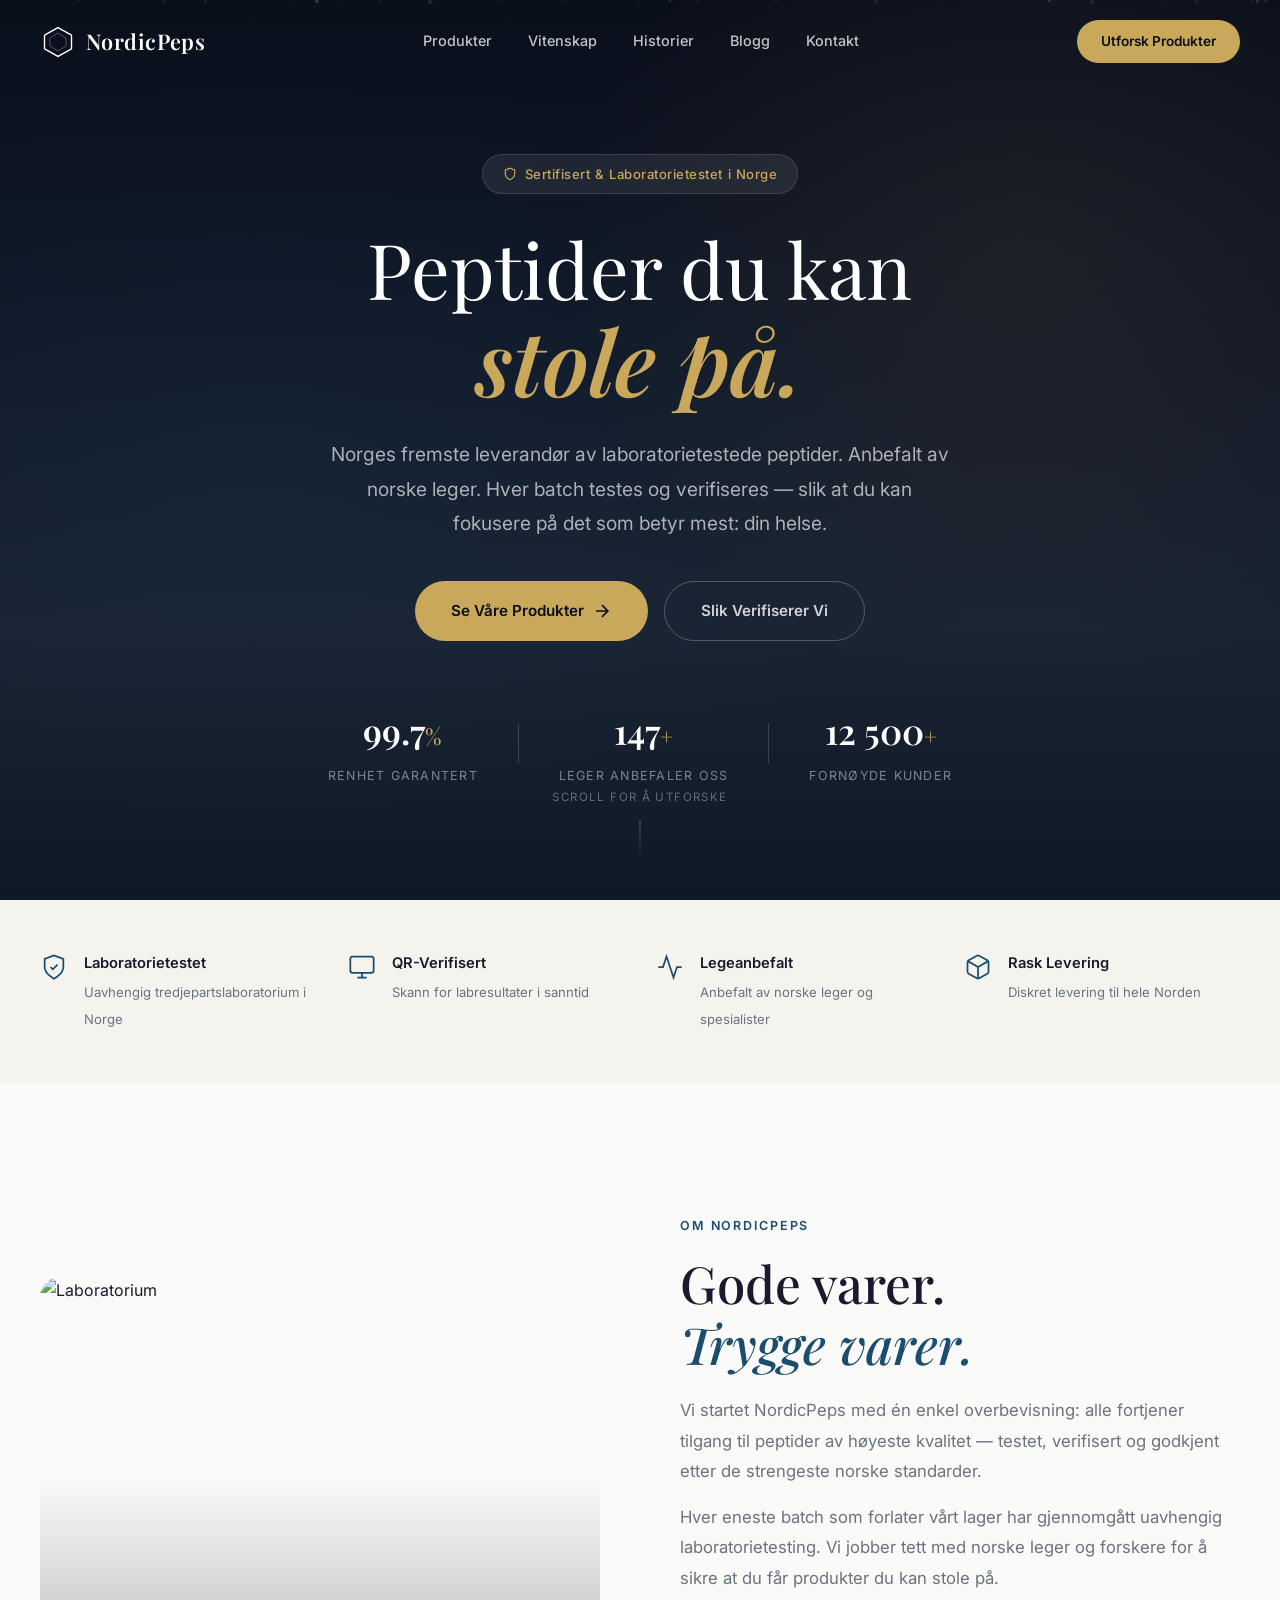
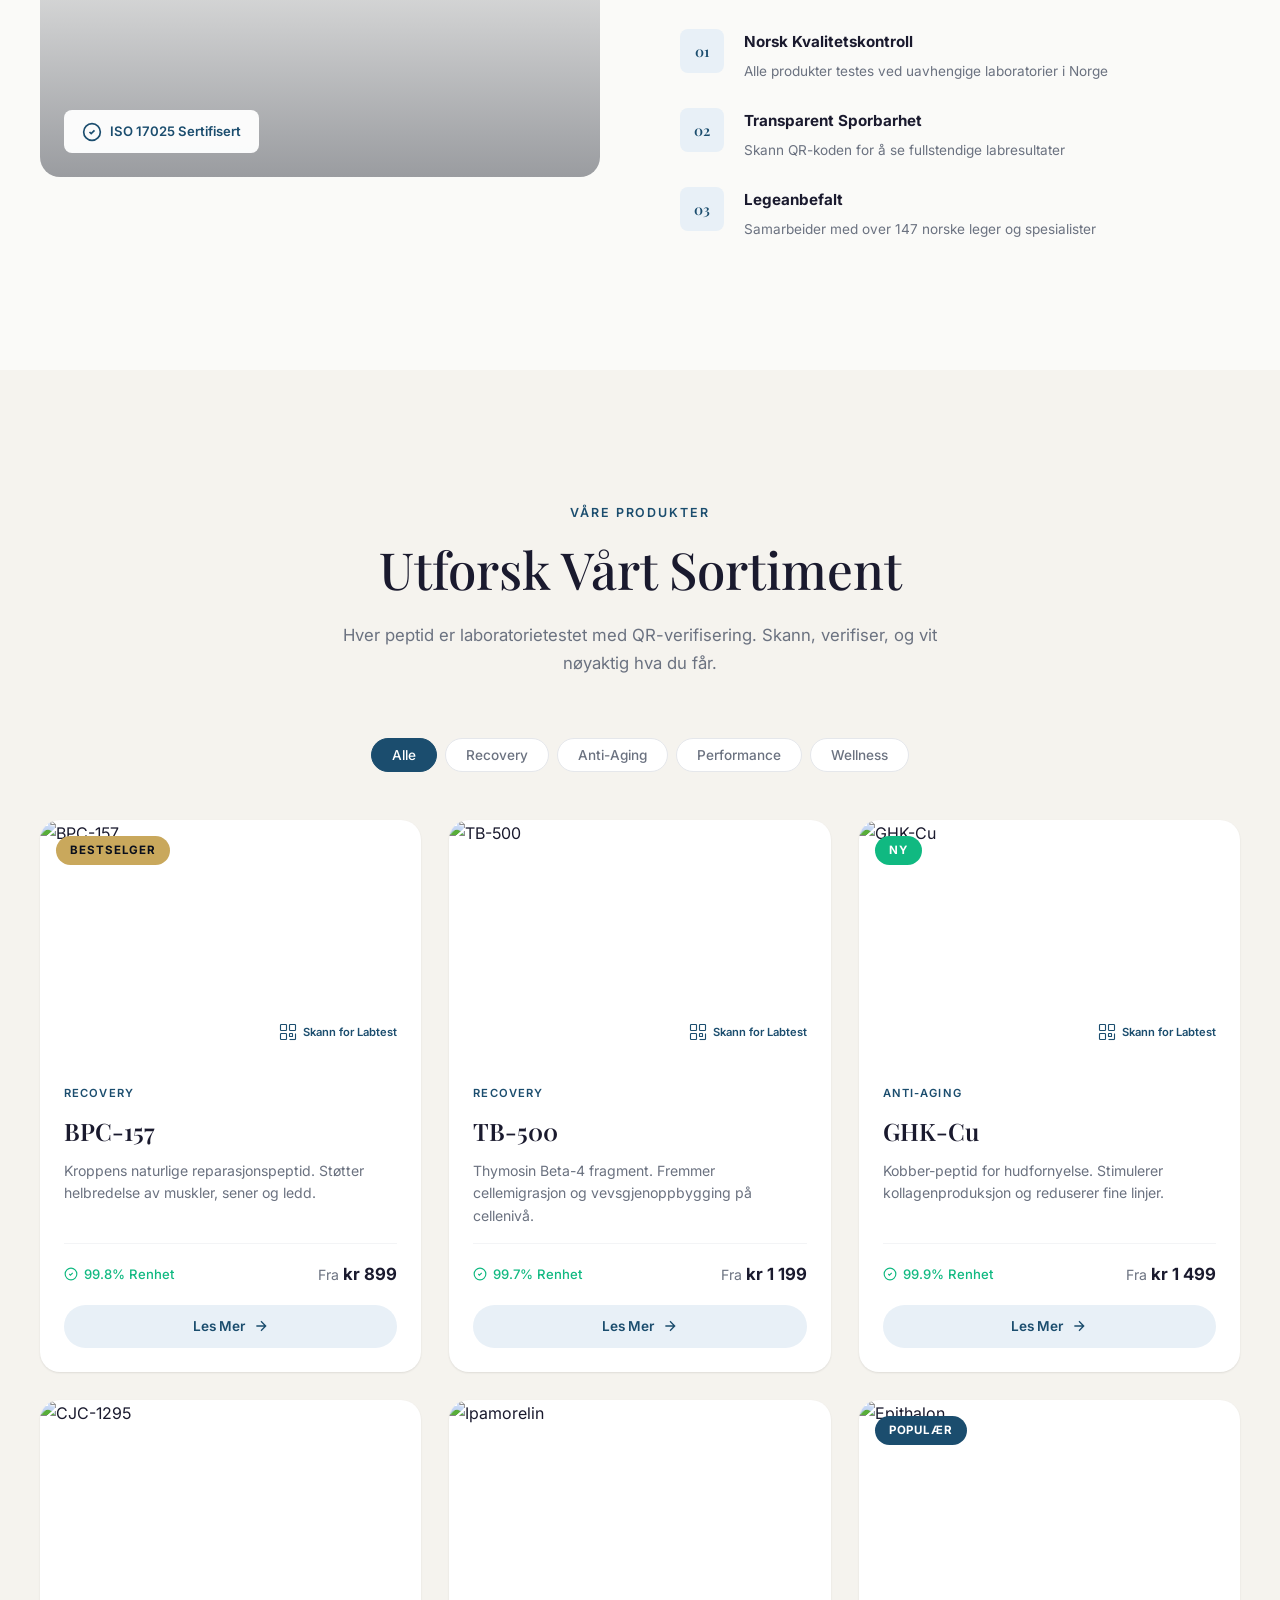
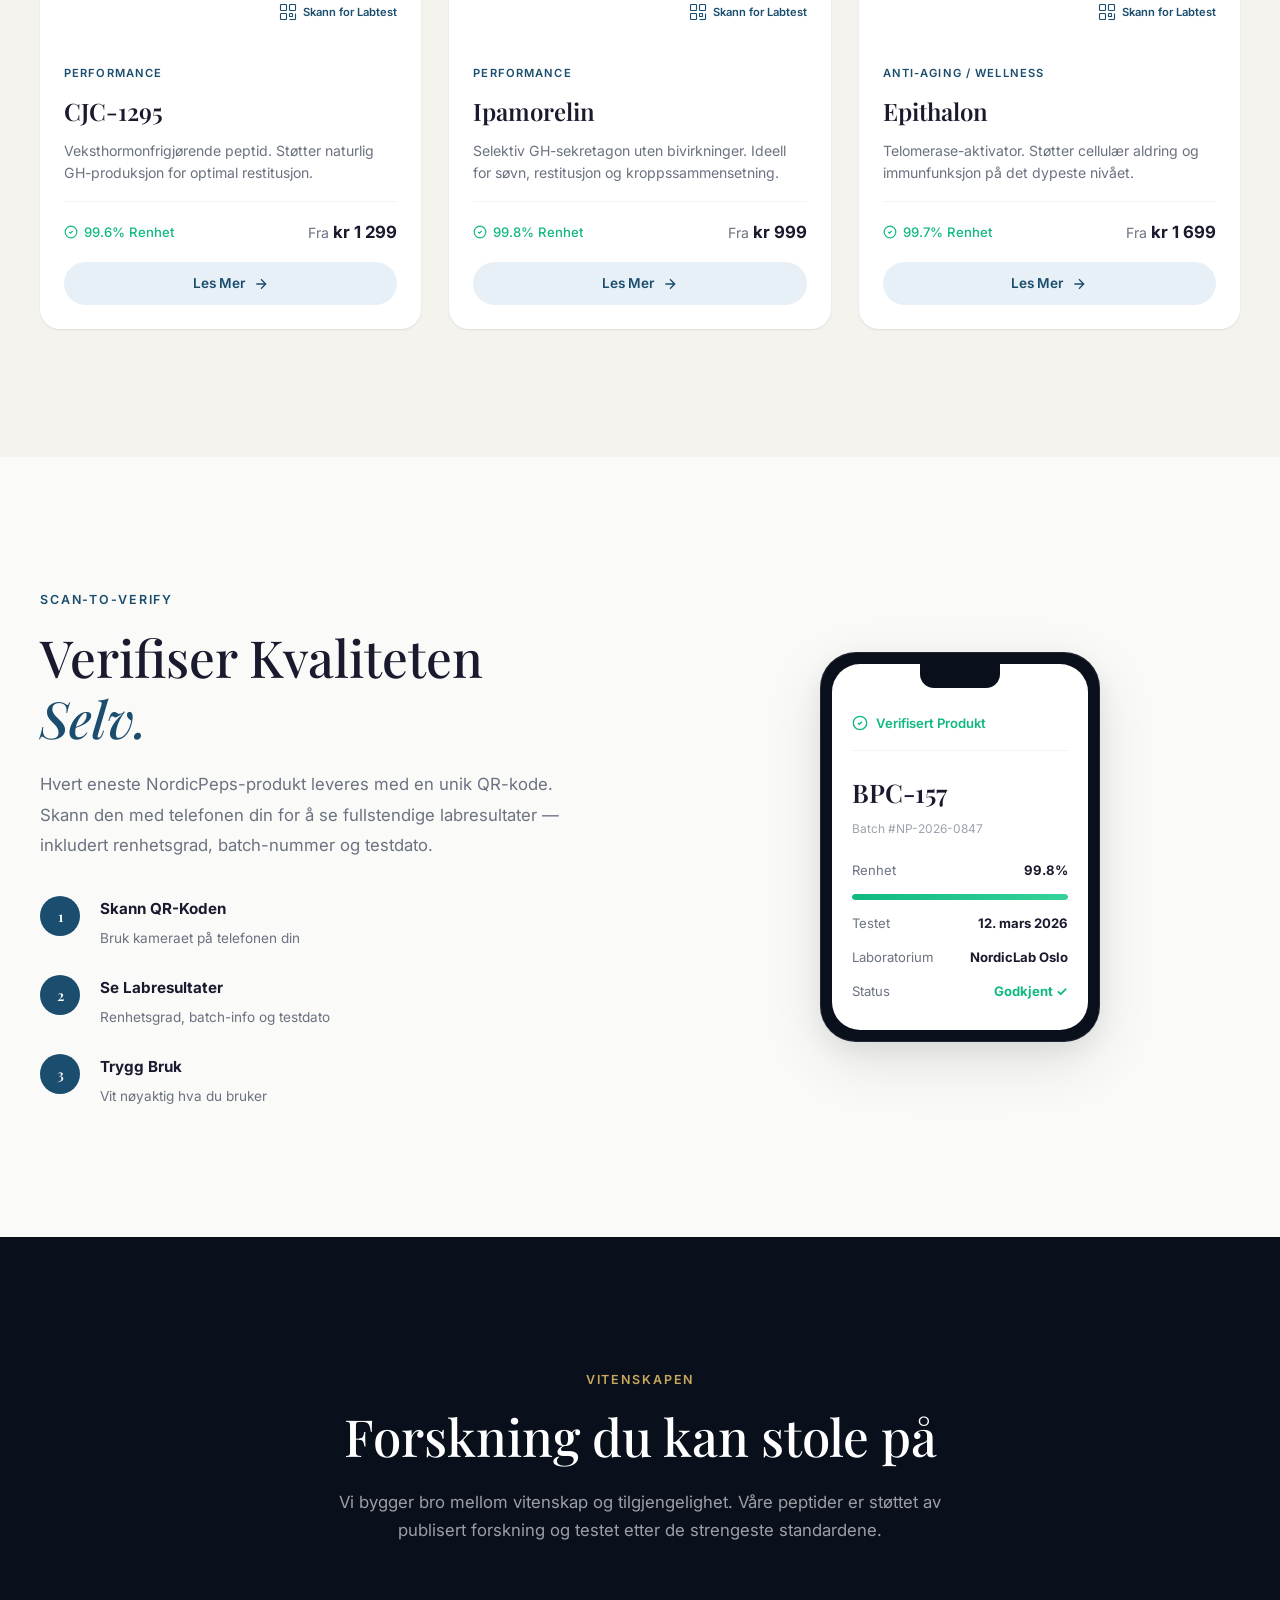
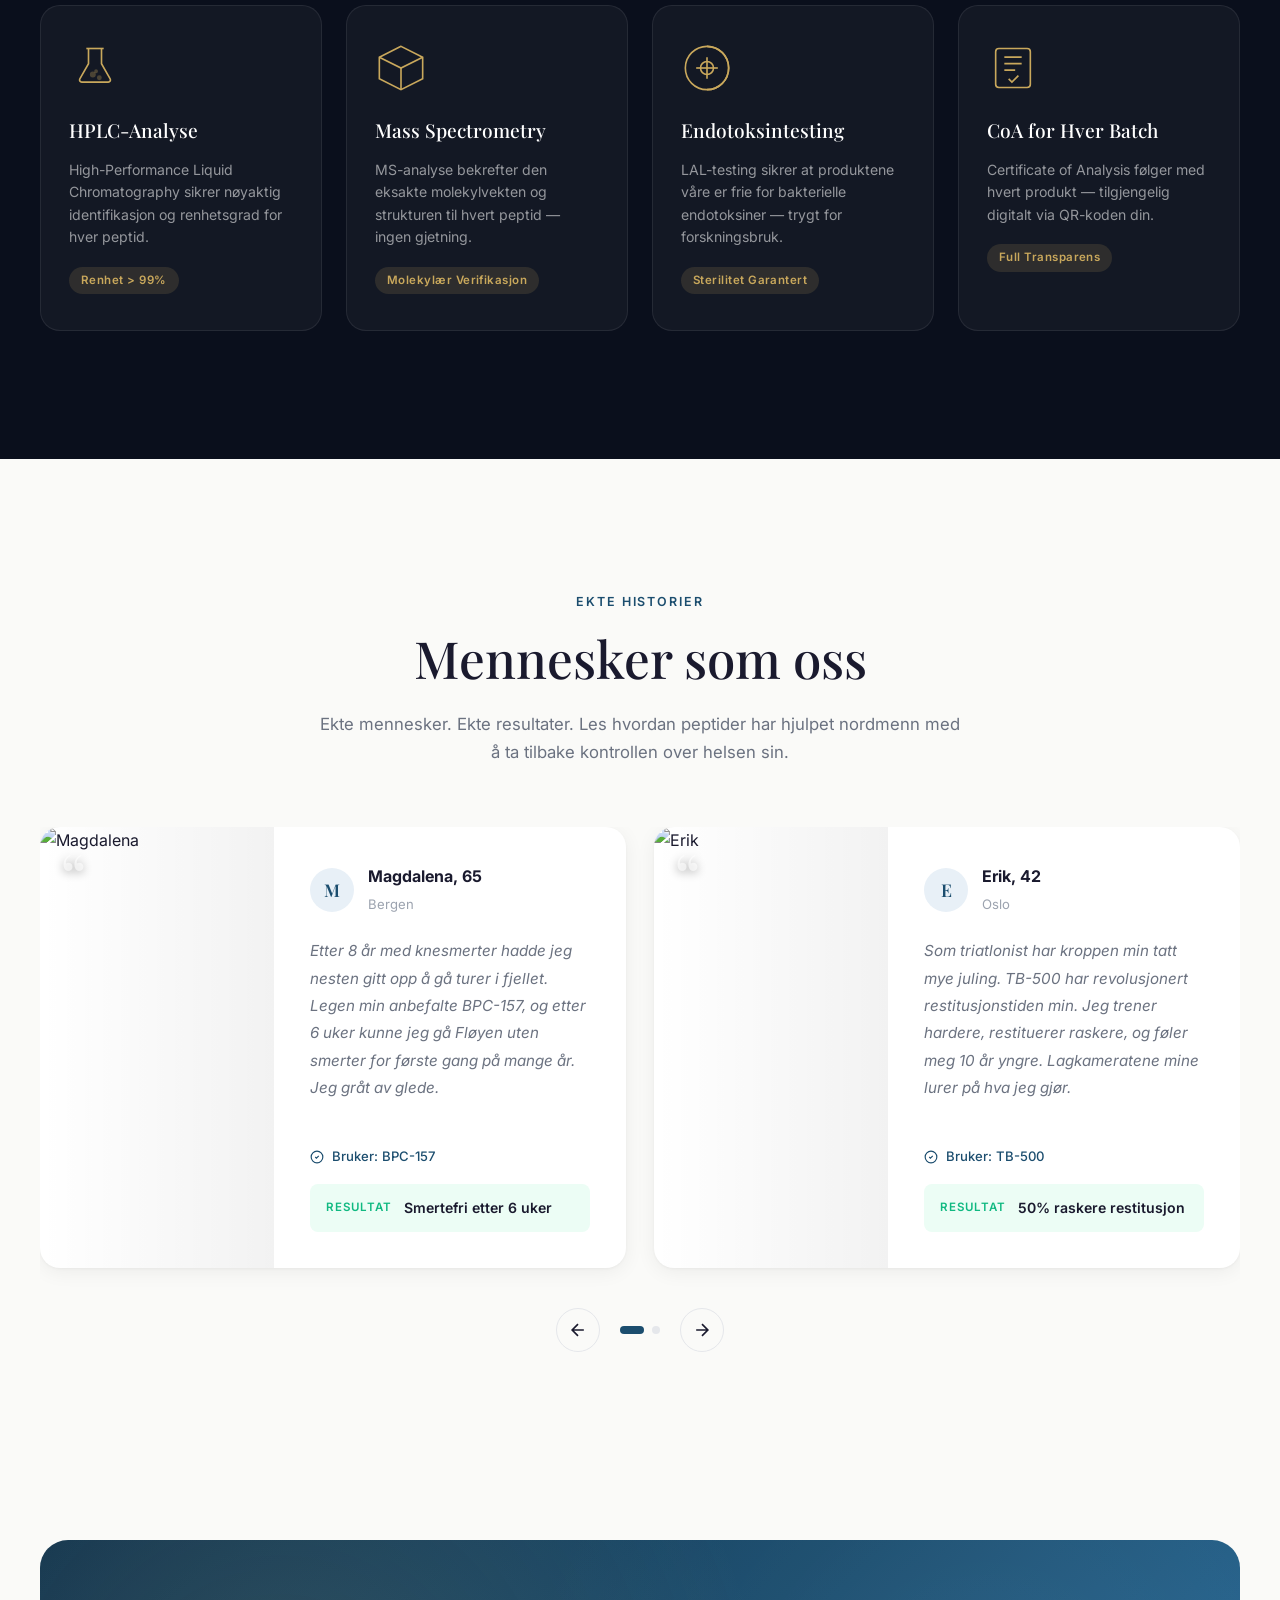
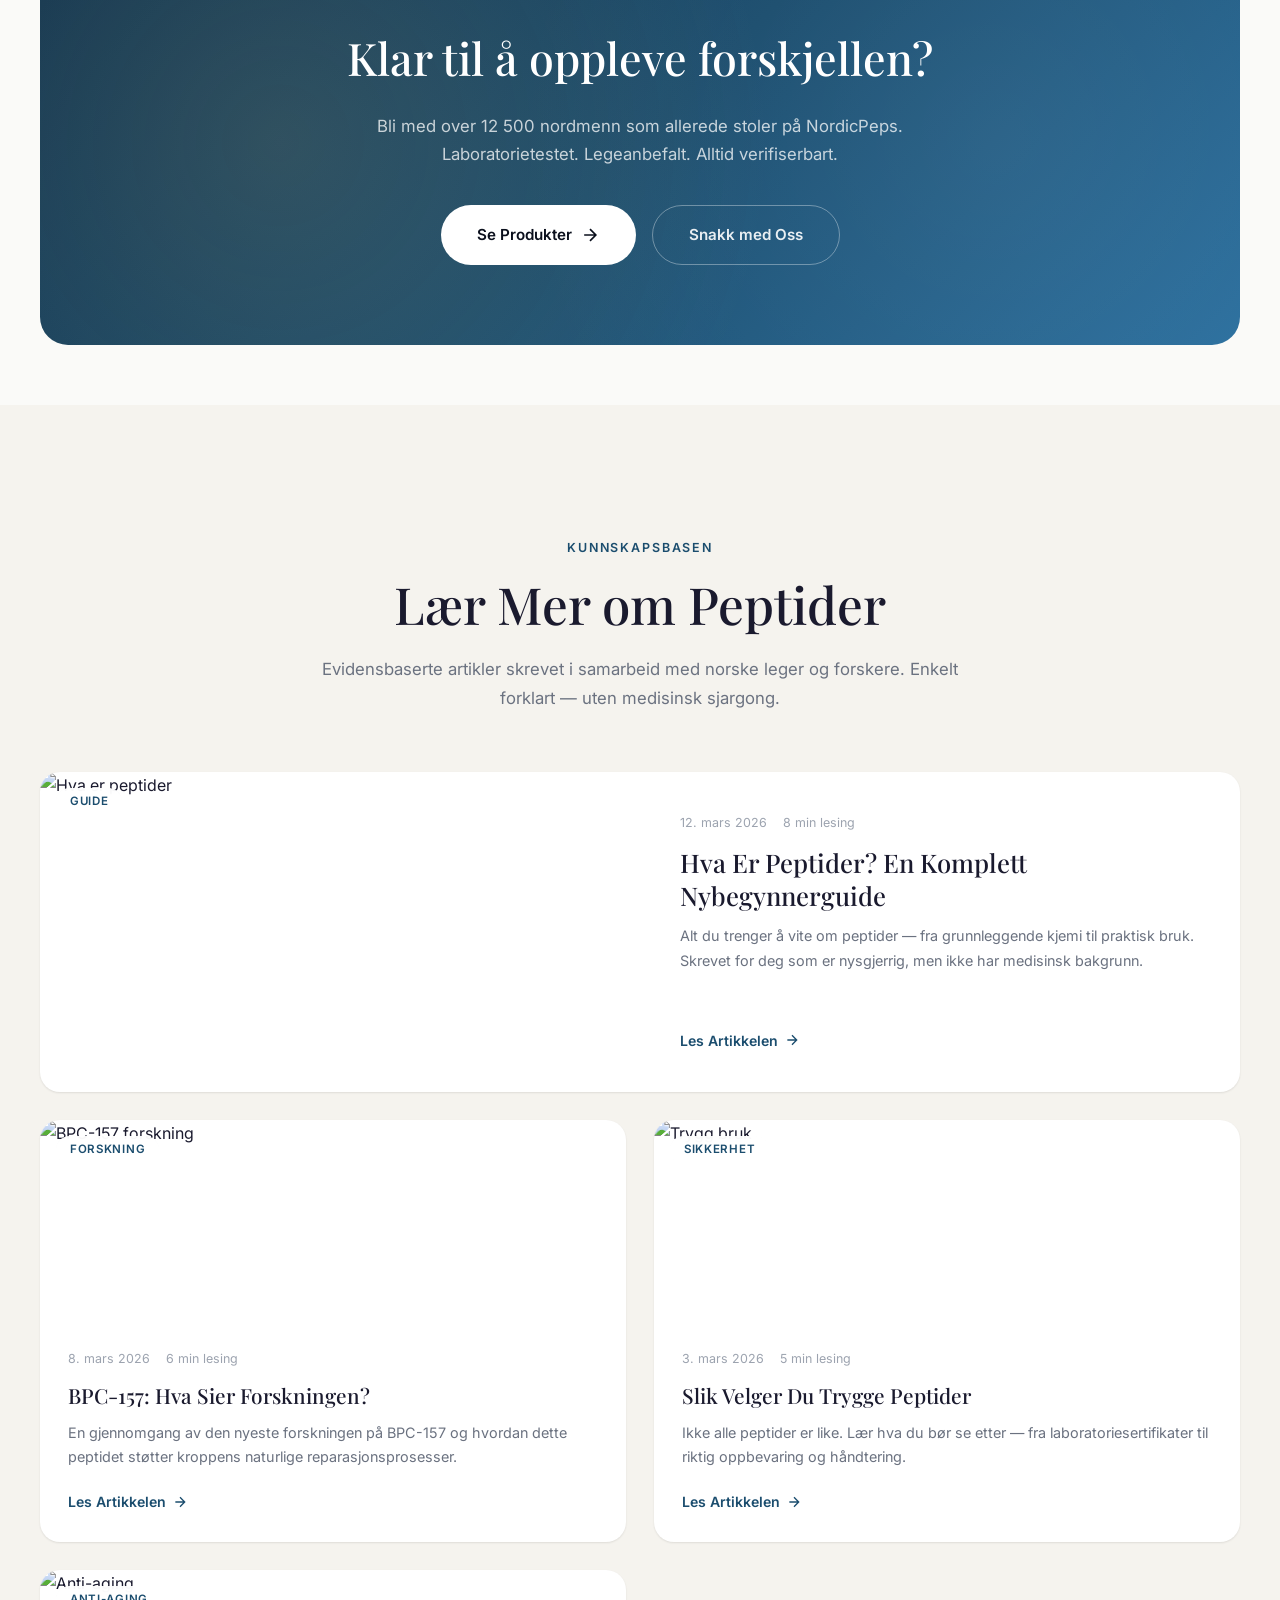
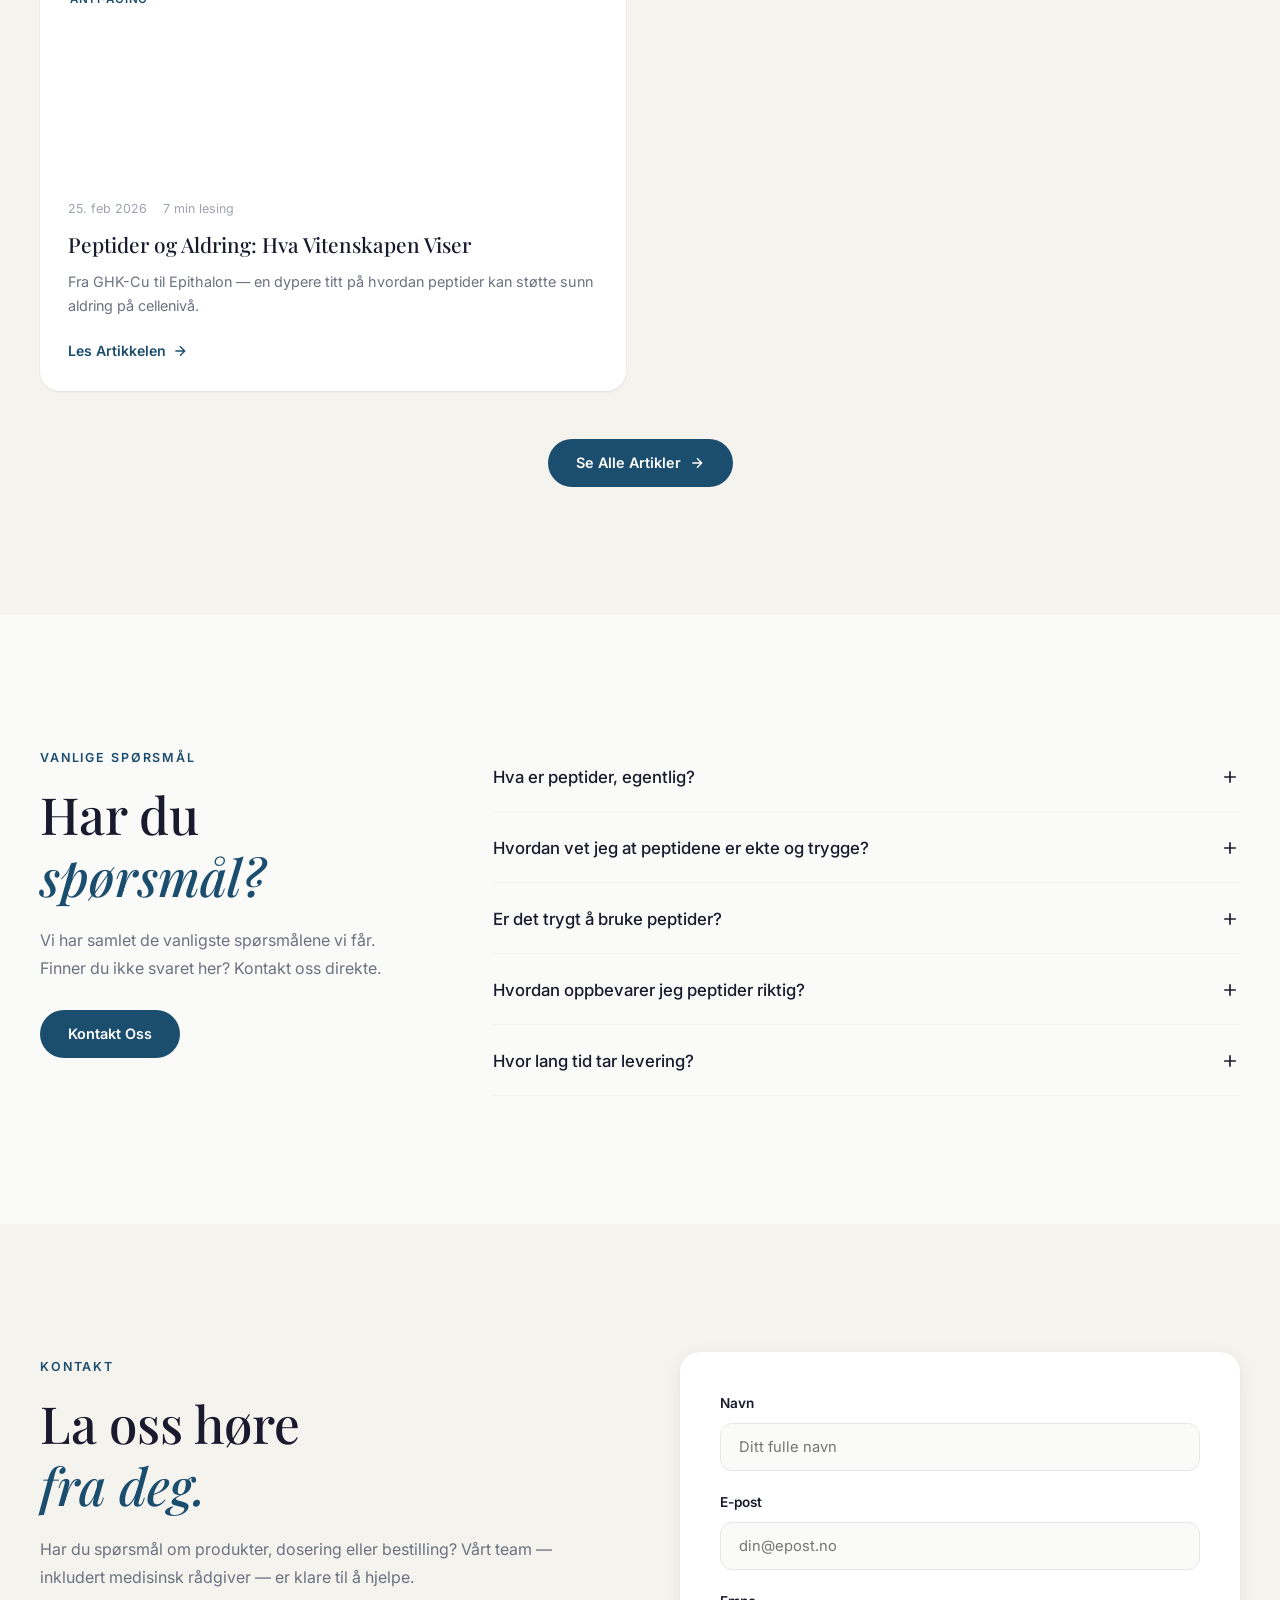
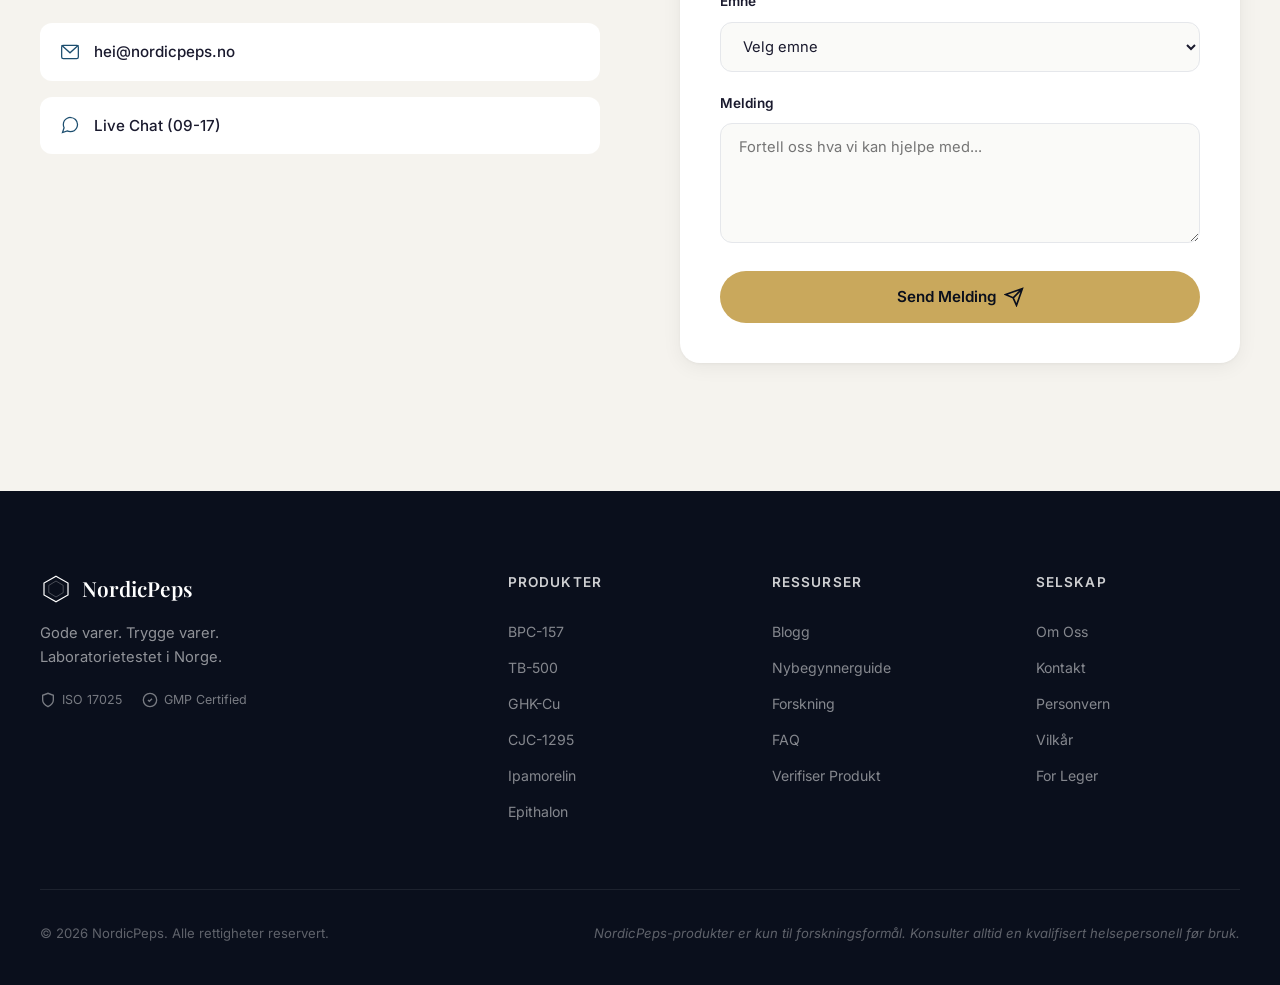
==== index.html @ 0bd8e721 "Initial launch: NordicPeps peptide landing page Premium landing page with Apple meets Mayo Clinic de" ====
<!DOCTYPE html>
<html lang="no">
<head>
    <meta charset="UTF-8">
    <meta name="viewport" content="width=device-width, initial-scale=1.0">
    <title>NordicPeps — Norges Mest Pålitelige Peptider</title>
    <meta name="description" content="Laboratorietestede peptider sertifisert i Norge. Anbefalt av norske leger. Kvalitet du kan stole på.">
    <link rel="preconnect" href="https://fonts.googleapis.com">
    <link rel="preconnect" href="https://fonts.gstatic.com" crossorigin>
    <link href="https://fonts.googleapis.com/css2?family=Inter:wght@300;400;500;600;700&family=Playfair+Display:ital,wght@0,400;0,500;0,600;0,700;1,400;1,500&display=swap" rel="stylesheet">
    <link rel="stylesheet" href="styles.css">
    <link rel="icon" type="image/svg+xml" href="data:image/svg+xml,<svg xmlns='http://www.w3.org/2000/svg' viewBox='0 0 32 32'><text y='28' font-size='28'>⬡</text></svg>">
</head>
<body>

    <!-- Preloader -->
    <div class="preloader" id="preloader">
        <div class="preloader-inner">
            <svg class="preloader-logo" viewBox="0 0 60 60" fill="none">
                <path d="M30 5L52 17.5V42.5L30 55L8 42.5V17.5L30 5Z" stroke="currentColor" stroke-width="1.5" fill="none"/>
                <path d="M30 15L42 22V36L30 43L18 36V22L30 15Z" stroke="currentColor" stroke-width="1" fill="none" opacity="0.5"/>
            </svg>
            <span class="preloader-text">NordicPeps</span>
        </div>
    </div>

    <!-- Navigation -->
    <nav class="nav" id="nav">
        <div class="nav-container">
            <a href="#" class="nav-logo">
                <svg class="nav-logo-icon" viewBox="0 0 40 40" fill="none">
                    <path d="M20 4L35 12.5V27.5L20 36L5 27.5V12.5L20 4Z" stroke="currentColor" stroke-width="1.5"/>
                    <path d="M20 10L29 15.5V24.5L20 30L11 24.5V15.5L20 10Z" stroke="currentColor" stroke-width="0.8" opacity="0.4"/>
                </svg>
                <span>NordicPeps</span>
            </a>
            <div class="nav-links" id="navLinks">
                <a href="#produkter" class="nav-link">Produkter</a>
                <a href="#vitenskap" class="nav-link">Vitenskap</a>
                <a href="#historier" class="nav-link">Historier</a>
                <a href="#blogg" class="nav-link">Blogg</a>
                <a href="#kontakt" class="nav-link">Kontakt</a>
            </div>
            <div class="nav-actions">
                <a href="#produkter" class="nav-cta">Utforsk Produkter</a>
                <button class="nav-menu-btn" id="navMenuBtn" aria-label="Meny">
                    <span></span><span></span><span></span>
                </button>
            </div>
        </div>
    </nav>

    <!-- Mobile menu -->
    <div class="mobile-menu" id="mobileMenu">
        <div class="mobile-menu-inner">
            <a href="#produkter" class="mobile-menu-link">Produkter</a>
            <a href="#vitenskap" class="mobile-menu-link">Vitenskap</a>
            <a href="#historier" class="mobile-menu-link">Historier</a>
            <a href="#blogg" class="mobile-menu-link">Blogg</a>
            <a href="#kontakt" class="mobile-menu-link">Kontakt</a>
            <a href="#produkter" class="mobile-menu-cta">Utforsk Produkter</a>
        </div>
    </div>

    <!-- Hero Section -->
    <section class="hero" id="hero">
        <div class="hero-bg">
            <div class="hero-gradient"></div>
            <div class="hero-particles" id="heroParticles"></div>
        </div>
        <div class="hero-content">
            <div class="hero-badge animate-in">
                <svg width="14" height="14" viewBox="0 0 24 24" fill="none" stroke="currentColor" stroke-width="2">
                    <path d="M12 22s8-4 8-10V5l-8-3-8 3v7c0 6 8 10 8 10z"/>
                </svg>
                <span>Sertifisert &amp; Laboratorietestet i Norge</span>
            </div>
            <h1 class="hero-title animate-in">
                <span class="hero-title-line">Peptider du kan</span>
                <span class="hero-title-line hero-title-accent">stole på.</span>
            </h1>
            <p class="hero-subtitle animate-in">
                Norges fremste leverandør av laboratorietestede peptider. Anbefalt av norske leger. 
                Hver batch testes og verifiseres — slik at du kan fokusere på det som betyr mest: din helse.
            </p>
            <div class="hero-actions animate-in">
                <a href="#produkter" class="btn btn-primary btn-lg">
                    <span>Se Våre Produkter</span>
                    <svg width="20" height="20" viewBox="0 0 24 24" fill="none" stroke="currentColor" stroke-width="2"><path d="M5 12h14M12 5l7 7-7 7"/></svg>
                </a>
                <a href="#vitenskap" class="btn btn-ghost btn-lg">
                    <span>Slik Verifiserer Vi</span>
                </a>
            </div>
            <div class="hero-trust animate-in">
                <div class="hero-trust-item">
                    <span class="hero-trust-number" data-count="99.7">0</span><span class="hero-trust-unit">%</span>
                    <span class="hero-trust-label">Renhet Garantert</span>
                </div>
                <div class="hero-trust-divider"></div>
                <div class="hero-trust-item">
                    <span class="hero-trust-number" data-count="147">0</span><span class="hero-trust-unit">+</span>
                    <span class="hero-trust-label">Leger Anbefaler Oss</span>
                </div>
                <div class="hero-trust-divider"></div>
                <div class="hero-trust-item">
                    <span class="hero-trust-number" data-count="12500">0</span><span class="hero-trust-unit">+</span>
                    <span class="hero-trust-label">Fornøyde Kunder</span>
                </div>
            </div>
        </div>
        <div class="hero-scroll-indicator">
            <span>Scroll for å utforske</span>
            <div class="hero-scroll-line"></div>
        </div>
    </section>

    <!-- Trust Bar -->
    <section class="trust-bar">
        <div class="container">
            <div class="trust-bar-inner">
                <div class="trust-bar-item animate-on-scroll">
                    <svg width="28" height="28" viewBox="0 0 24 24" fill="none" stroke="currentColor" stroke-width="1.5">
                        <path d="M12 22s8-4 8-10V5l-8-3-8 3v7c0 6 8 10 8 10z"/>
                        <path d="M9 12l2 2 4-4"/>
                    </svg>
                    <div>
                        <strong>Laboratorietestet</strong>
                        <span>Uavhengig tredjepartslaboratorium i Norge</span>
                    </div>
                </div>
                <div class="trust-bar-item animate-on-scroll">
                    <svg width="28" height="28" viewBox="0 0 24 24" fill="none" stroke="currentColor" stroke-width="1.5">
                        <rect x="2" y="3" width="20" height="14" rx="2"/>
                        <path d="M8 21h8M12 17v4"/>
                    </svg>
                    <div>
                        <strong>QR-Verifisert</strong>
                        <span>Skann for labresultater i sanntid</span>
                    </div>
                </div>
                <div class="trust-bar-item animate-on-scroll">
                    <svg width="28" height="28" viewBox="0 0 24 24" fill="none" stroke="currentColor" stroke-width="1.5">
                        <path d="M22 12h-4l-3 9L9 3l-3 9H2"/>
                    </svg>
                    <div>
                        <strong>Legeanbefalt</strong>
                        <span>Anbefalt av norske leger og spesialister</span>
                    </div>
                </div>
                <div class="trust-bar-item animate-on-scroll">
                    <svg width="28" height="28" viewBox="0 0 24 24" fill="none" stroke="currentColor" stroke-width="1.5">
                        <path d="M21 16V8a2 2 0 00-1-1.73l-7-4a2 2 0 00-2 0l-7 4A2 2 0 003 8v8a2 2 0 001 1.73l7 4a2 2 0 002 0l7-4A2 2 0 0021 16z"/>
                        <polyline points="3.27 6.96 12 12.01 20.73 6.96"/>
                        <line x1="12" y1="22.08" x2="12" y2="12"/>
                    </svg>
                    <div>
                        <strong>Rask Levering</strong>
                        <span>Diskret levering til hele Norden</span>
                    </div>
                </div>
            </div>
        </div>
    </section>

    <!-- About / Intro Section -->
    <section class="about-section" id="om">
        <div class="container">
            <div class="about-grid">
                <div class="about-visual animate-on-scroll">
                    <div class="about-image-wrapper">
                        <img src="https://images.unsplash.com/photo-1579154204601-01588f351e67?w=800&q=80" alt="Laboratorium" class="about-image" loading="lazy">
                        <div class="about-image-overlay"></div>
                        <div class="about-image-badge">
                            <svg width="20" height="20" viewBox="0 0 24 24" fill="none" stroke="currentColor" stroke-width="2">
                                <path d="M9 12l2 2 4-4"/>
                                <circle cx="12" cy="12" r="10"/>
                            </svg>
                            <span>ISO 17025 Sertifisert</span>
                        </div>
                    </div>
                </div>
                <div class="about-content animate-on-scroll">
                    <span class="section-label">Om NordicPeps</span>
                    <h2 class="section-title">Gode varer.<br><em>Trygge varer.</em></h2>
                    <p class="about-text">
                        Vi startet NordicPeps med én enkel overbevisning: alle fortjener tilgang til peptider 
                        av høyeste kvalitet — testet, verifisert og godkjent etter de strengeste norske standarder.
                    </p>
                    <p class="about-text">
                        Hver eneste batch som forlater vårt lager har gjennomgått uavhengig laboratorietesting. 
                        Vi jobber tett med norske leger og forskere for å sikre at du får produkter du kan stole på.
                    </p>
                    <div class="about-features">
                        <div class="about-feature">
                            <div class="about-feature-icon">01</div>
                            <div>
                                <strong>Norsk Kvalitetskontroll</strong>
                                <span>Alle produkter testes ved uavhengige laboratorier i Norge</span>
                            </div>
                        </div>
                        <div class="about-feature">
                            <div class="about-feature-icon">02</div>
                            <div>
                                <strong>Transparent Sporbarhet</strong>
                                <span>Skann QR-koden for å se fullstendige labresultater</span>
                            </div>
                        </div>
                        <div class="about-feature">
                            <div class="about-feature-icon">03</div>
                            <div>
                                <strong>Legeanbefalt</strong>
                                <span>Samarbeider med over 147 norske leger og spesialister</span>
                            </div>
                        </div>
                    </div>
                </div>
            </div>
        </div>
    </section>

    <!-- Products Section -->
    <section class="products-section" id="produkter">
        <div class="container">
            <div class="section-header animate-on-scroll">
                <span class="section-label">Våre Produkter</span>
                <h2 class="section-title">Utforsk Vårt Sortiment</h2>
                <p class="section-desc">Hver peptid er laboratorietestet med QR-verifisering. Skann, verifiser, og vit nøyaktig hva du får.</p>
            </div>

            <div class="product-filters animate-on-scroll">
                <button class="filter-btn active" data-filter="all">Alle</button>
                <button class="filter-btn" data-filter="recovery">Recovery</button>
                <button class="filter-btn" data-filter="antiaging">Anti-Aging</button>
                <button class="filter-btn" data-filter="performance">Performance</button>
                <button class="filter-btn" data-filter="wellness">Wellness</button>
            </div>

            <div class="products-grid">
                <!-- Product 1: BPC-157 -->
                <div class="product-card animate-on-scroll" data-category="recovery">
                    <div class="product-card-inner">
                        <div class="product-image-wrap">
                            <img src="https://images.unsplash.com/photo-1587854692152-cbe660dbde88?w=600&q=80" alt="BPC-157" class="product-image" loading="lazy">
                            <div class="product-badge">Bestselger</div>
                            <div class="product-qr">
                                <svg class="qr-icon" viewBox="0 0 24 24" fill="none" stroke="currentColor" stroke-width="1.5">
                                    <rect x="2" y="2" width="8" height="8" rx="1"/>
                                    <rect x="14" y="2" width="8" height="8" rx="1"/>
                                    <rect x="2" y="14" width="8" height="8" rx="1"/>
                                    <rect x="14" y="14" width="4" height="4" rx="0.5"/>
                                    <line x1="22" y1="14" x2="22" y2="22"/>
                                    <line x1="14" y1="22" x2="22" y2="22"/>
                                </svg>
                                <span>Skann for Labtest</span>
                            </div>
                        </div>
                        <div class="product-info">
                            <div class="product-category-tag">Recovery</div>
                            <h3 class="product-name">BPC-157</h3>
                            <p class="product-desc">Kroppens naturlige reparasjonspeptid. Støtter helbredelse av muskler, sener og ledd.</p>
                            <div class="product-meta">
                                <div class="product-purity">
                                    <svg width="14" height="14" viewBox="0 0 24 24" fill="none" stroke="currentColor" stroke-width="2"><path d="M9 12l2 2 4-4"/><circle cx="12" cy="12" r="10"/></svg>
                                    <span>99.8% Renhet</span>
                                </div>
                                <div class="product-price">Fra <strong>kr 899</strong></div>
                            </div>
                            <a href="#" class="btn btn-product">
                                <span>Les Mer</span>
                                <svg width="16" height="16" viewBox="0 0 24 24" fill="none" stroke="currentColor" stroke-width="2"><path d="M5 12h14M12 5l7 7-7 7"/></svg>
                            </a>
                        </div>
                    </div>
                </div>

                <!-- Product 2: TB-500 -->
                <div class="product-card animate-on-scroll" data-category="recovery">
                    <div class="product-card-inner">
                        <div class="product-image-wrap">
                            <img src="https://images.unsplash.com/photo-1631549916768-4f4c1d5f16b3?w=600&q=80" alt="TB-500" class="product-image" loading="lazy">
                            <div class="product-qr">
                                <svg class="qr-icon" viewBox="0 0 24 24" fill="none" stroke="currentColor" stroke-width="1.5">
                                    <rect x="2" y="2" width="8" height="8" rx="1"/>
                                    <rect x="14" y="2" width="8" height="8" rx="1"/>
                                    <rect x="2" y="14" width="8" height="8" rx="1"/>
                                    <rect x="14" y="14" width="4" height="4" rx="0.5"/>
                                    <line x1="22" y1="14" x2="22" y2="22"/>
                                    <line x1="14" y1="22" x2="22" y2="22"/>
                                </svg>
                                <span>Skann for Labtest</span>
                            </div>
                        </div>
                        <div class="product-info">
                            <div class="product-category-tag">Recovery</div>
                            <h3 class="product-name">TB-500</h3>
                            <p class="product-desc">Thymosin Beta-4 fragment. Fremmer cellemigrasjon og vevsgjenoppbygging på cellenivå.</p>
                            <div class="product-meta">
                                <div class="product-purity">
                                    <svg width="14" height="14" viewBox="0 0 24 24" fill="none" stroke="currentColor" stroke-width="2"><path d="M9 12l2 2 4-4"/><circle cx="12" cy="12" r="10"/></svg>
                                    <span>99.7% Renhet</span>
                                </div>
                                <div class="product-price">Fra <strong>kr 1 199</strong></div>
                            </div>
                            <a href="#" class="btn btn-product">
                                <span>Les Mer</span>
                                <svg width="16" height="16" viewBox="0 0 24 24" fill="none" stroke="currentColor" stroke-width="2"><path d="M5 12h14M12 5l7 7-7 7"/></svg>
                            </a>
                        </div>
                    </div>
                </div>

                <!-- Product 3: GHK-Cu -->
                <div class="product-card animate-on-scroll" data-category="antiaging">
                    <div class="product-card-inner">
                        <div class="product-image-wrap">
                            <img src="https://images.unsplash.com/photo-1576671081837-49000212a370?w=600&q=80" alt="GHK-Cu" class="product-image" loading="lazy">
                            <div class="product-badge badge-new">Ny</div>
                            <div class="product-qr">
                                <svg class="qr-icon" viewBox="0 0 24 24" fill="none" stroke="currentColor" stroke-width="1.5">
                                    <rect x="2" y="2" width="8" height="8" rx="1"/>
                                    <rect x="14" y="2" width="8" height="8" rx="1"/>
                                    <rect x="2" y="14" width="8" height="8" rx="1"/>
                                    <rect x="14" y="14" width="4" height="4" rx="0.5"/>
                                    <line x1="22" y1="14" x2="22" y2="22"/>
                                    <line x1="14" y1="22" x2="22" y2="22"/>
                                </svg>
                                <span>Skann for Labtest</span>
                            </div>
                        </div>
                        <div class="product-info">
                            <div class="product-category-tag">Anti-Aging</div>
                            <h3 class="product-name">GHK-Cu</h3>
                            <p class="product-desc">Kobber-peptid for hudfornyelse. Stimulerer kollagenproduksjon og reduserer fine linjer.</p>
                            <div class="product-meta">
                                <div class="product-purity">
                                    <svg width="14" height="14" viewBox="0 0 24 24" fill="none" stroke="currentColor" stroke-width="2"><path d="M9 12l2 2 4-4"/><circle cx="12" cy="12" r="10"/></svg>
                                    <span>99.9% Renhet</span>
                                </div>
                                <div class="product-price">Fra <strong>kr 1 499</strong></div>
                            </div>
                            <a href="#" class="btn btn-product">
                                <span>Les Mer</span>
                                <svg width="16" height="16" viewBox="0 0 24 24" fill="none" stroke="currentColor" stroke-width="2"><path d="M5 12h14M12 5l7 7-7 7"/></svg>
                            </a>
                        </div>
                    </div>
                </div>

                <!-- Product 4: CJC-1295 -->
                <div class="product-card animate-on-scroll" data-category="performance">
                    <div class="product-card-inner">
                        <div class="product-image-wrap">
                            <img src="https://images.unsplash.com/photo-1559757175-5700dde675bc?w=600&q=80" alt="CJC-1295" class="product-image" loading="lazy">
                            <div class="product-qr">
                                <svg class="qr-icon" viewBox="0 0 24 24" fill="none" stroke="currentColor" stroke-width="1.5">
                                    <rect x="2" y="2" width="8" height="8" rx="1"/>
                                    <rect x="14" y="2" width="8" height="8" rx="1"/>
                                    <rect x="2" y="14" width="8" height="8" rx="1"/>
                                    <rect x="14" y="14" width="4" height="4" rx="0.5"/>
                                    <line x1="22" y1="14" x2="22" y2="22"/>
                                    <line x1="14" y1="22" x2="22" y2="22"/>
                                </svg>
                                <span>Skann for Labtest</span>
                            </div>
                        </div>
                        <div class="product-info">
                            <div class="product-category-tag">Performance</div>
                            <h3 class="product-name">CJC-1295</h3>
                            <p class="product-desc">Veksthormonfrigjørende peptid. Støtter naturlig GH-produksjon for optimal restitusjon.</p>
                            <div class="product-meta">
                                <div class="product-purity">
                                    <svg width="14" height="14" viewBox="0 0 24 24" fill="none" stroke="currentColor" stroke-width="2"><path d="M9 12l2 2 4-4"/><circle cx="12" cy="12" r="10"/></svg>
                                    <span>99.6% Renhet</span>
                                </div>
                                <div class="product-price">Fra <strong>kr 1 299</strong></div>
                            </div>
                            <a href="#" class="btn btn-product">
                                <span>Les Mer</span>
                                <svg width="16" height="16" viewBox="0 0 24 24" fill="none" stroke="currentColor" stroke-width="2"><path d="M5 12h14M12 5l7 7-7 7"/></svg>
                            </a>
                        </div>
                    </div>
                </div>

                <!-- Product 5: Ipamorelin -->
                <div class="product-card animate-on-scroll" data-category="performance">
                    <div class="product-card-inner">
                        <div class="product-image-wrap">
                            <img src="https://images.unsplash.com/photo-1584308666744-24d5c474f2ae?w=600&q=80" alt="Ipamorelin" class="product-image" loading="lazy">
                            <div class="product-qr">
                                <svg class="qr-icon" viewBox="0 0 24 24" fill="none" stroke="currentColor" stroke-width="1.5">
                                    <rect x="2" y="2" width="8" height="8" rx="1"/>
                                    <rect x="14" y="2" width="8" height="8" rx="1"/>
                                    <rect x="2" y="14" width="8" height="8" rx="1"/>
                                    <rect x="14" y="14" width="4" height="4" rx="0.5"/>
                                    <line x1="22" y1="14" x2="22" y2="22"/>
                                    <line x1="14" y1="22" x2="22" y2="22"/>
                                </svg>
                                <span>Skann for Labtest</span>
                            </div>
                        </div>
                        <div class="product-info">
                            <div class="product-category-tag">Performance</div>
                            <h3 class="product-name">Ipamorelin</h3>
                            <p class="product-desc">Selektiv GH-sekretagon uten bivirkninger. Ideell for søvn, restitusjon og kroppssammensetning.</p>
                            <div class="product-meta">
                                <div class="product-purity">
                                    <svg width="14" height="14" viewBox="0 0 24 24" fill="none" stroke="currentColor" stroke-width="2"><path d="M9 12l2 2 4-4"/><circle cx="12" cy="12" r="10"/></svg>
                                    <span>99.8% Renhet</span>
                                </div>
                                <div class="product-price">Fra <strong>kr 999</strong></div>
                            </div>
                            <a href="#" class="btn btn-product">
                                <span>Les Mer</span>
                                <svg width="16" height="16" viewBox="0 0 24 24" fill="none" stroke="currentColor" stroke-width="2"><path d="M5 12h14M12 5l7 7-7 7"/></svg>
                            </a>
                        </div>
                    </div>
                </div>

                <!-- Product 6: Epithalon -->
                <div class="product-card animate-on-scroll" data-category="antiaging wellness">
                    <div class="product-card-inner">
                        <div class="product-image-wrap">
                            <img src="https://images.unsplash.com/photo-1585435557343-3b092031a831?w=600&q=80" alt="Epithalon" class="product-image" loading="lazy">
                            <div class="product-badge badge-popular">Populær</div>
                            <div class="product-qr">
                                <svg class="qr-icon" viewBox="0 0 24 24" fill="none" stroke="currentColor" stroke-width="1.5">
                                    <rect x="2" y="2" width="8" height="8" rx="1"/>
                                    <rect x="14" y="2" width="8" height="8" rx="1"/>
                                    <rect x="2" y="14" width="8" height="8" rx="1"/>
                                    <rect x="14" y="14" width="4" height="4" rx="0.5"/>
                                    <line x1="22" y1="14" x2="22" y2="22"/>
                                    <line x1="14" y1="22" x2="22" y2="22"/>
                                </svg>
                                <span>Skann for Labtest</span>
                            </div>
                        </div>
                        <div class="product-info">
                            <div class="product-category-tag">Anti-Aging / Wellness</div>
                            <h3 class="product-name">Epithalon</h3>
                            <p class="product-desc">Telomerase-aktivator. Støtter cellulær aldring og immunfunksjon på det dypeste nivået.</p>
                            <div class="product-meta">
                                <div class="product-purity">
                                    <svg width="14" height="14" viewBox="0 0 24 24" fill="none" stroke="currentColor" stroke-width="2"><path d="M9 12l2 2 4-4"/><circle cx="12" cy="12" r="10"/></svg>
                                    <span>99.7% Renhet</span>
                                </div>
                                <div class="product-price">Fra <strong>kr 1 699</strong></div>
                            </div>
                            <a href="#" class="btn btn-product">
                                <span>Les Mer</span>
                                <svg width="16" height="16" viewBox="0 0 24 24" fill="none" stroke="currentColor" stroke-width="2"><path d="M5 12h14M12 5l7 7-7 7"/></svg>
                            </a>
                        </div>
                    </div>
                </div>
            </div>
        </div>
    </section>

    <!-- QR Verification Section -->
    <section class="qr-section">
        <div class="container">
            <div class="qr-showcase animate-on-scroll">
                <div class="qr-showcase-content">
                    <span class="section-label">Scan-to-Verify</span>
                    <h2 class="section-title">Verifiser Kvaliteten<br><em>Selv.</em></h2>
                    <p>Hvert eneste NordicPeps-produkt leveres med en unik QR-kode. Skann den med telefonen din for å se fullstendige labresultater — inkludert renhetsgrad, batch-nummer og testdato.</p>
                    <div class="qr-steps">
                        <div class="qr-step">
                            <div class="qr-step-num">1</div>
                            <div>
                                <strong>Skann QR-Koden</strong>
                                <span>Bruk kameraet på telefonen din</span>
                            </div>
                        </div>
                        <div class="qr-step">
                            <div class="qr-step-num">2</div>
                            <div>
                                <strong>Se Labresultater</strong>
                                <span>Renhetsgrad, batch-info og testdato</span>
                            </div>
                        </div>
                        <div class="qr-step">
                            <div class="qr-step-num">3</div>
                            <div>
                                <strong>Trygg Bruk</strong>
                                <span>Vit nøyaktig hva du bruker</span>
                            </div>
                        </div>
                    </div>
                </div>
                <div class="qr-showcase-visual">
                    <div class="qr-phone-mockup">
                        <div class="qr-phone-screen">
                            <div class="qr-phone-header">
                                <svg width="16" height="16" viewBox="0 0 24 24" fill="none" stroke="currentColor" stroke-width="2"><path d="M9 12l2 2 4-4"/><circle cx="12" cy="12" r="10"/></svg>
                                <span>Verifisert Produkt</span>
                            </div>
                            <div class="qr-phone-product">BPC-157</div>
                            <div class="qr-phone-batch">Batch #NP-2026-0847</div>
                            <div class="qr-phone-results">
                                <div class="qr-result-row">
                                    <span>Renhet</span>
                                    <strong>99.8%</strong>
                                </div>
                                <div class="qr-result-bar"><div class="qr-result-fill" style="width: 99.8%"></div></div>
                                <div class="qr-result-row">
                                    <span>Testet</span>
                                    <strong>12. mars 2026</strong>
                                </div>
                                <div class="qr-result-row">
                                    <span>Laboratorium</span>
                                    <strong>NordicLab Oslo</strong>
                                </div>
                                <div class="qr-result-row">
                                    <span>Status</span>
                                    <strong class="qr-status-pass">Godkjent ✓</strong>
                                </div>
                            </div>
                        </div>
                    </div>
                </div>
            </div>
        </div>
    </section>

    <!-- Science Section -->
    <section class="science-section" id="vitenskap">
        <div class="container">
            <div class="section-header animate-on-scroll">
                <span class="section-label">Vitenskapen</span>
                <h2 class="section-title">Forskning du kan stole på</h2>
                <p class="section-desc">Vi bygger bro mellom vitenskap og tilgjengelighet. Våre peptider er støttet av publisert forskning og testet etter de strengeste standardene.</p>
            </div>

            <div class="science-grid">
                <div class="science-card animate-on-scroll">
                    <div class="science-card-icon">
                        <svg viewBox="0 0 48 48" fill="none" stroke="currentColor" stroke-width="1.5">
                            <path d="M18 6v14l-8 14a2 2 0 001.74 3h24.52a2 2 0 001.74-3l-8-14V6"/>
                            <path d="M16 6h16"/>
                            <circle cx="22" cy="30" r="2" fill="currentColor" opacity="0.3"/>
                            <circle cx="28" cy="33" r="1.5" fill="currentColor" opacity="0.3"/>
                            <circle cx="25" cy="27" r="1" fill="currentColor" opacity="0.3"/>
                        </svg>
                    </div>
                    <h3>HPLC-Analyse</h3>
                    <p>High-Performance Liquid Chromatography sikrer nøyaktig identifikasjon og renhetsgrad for hver peptid.</p>
                    <span class="science-tag">Renhet &gt; 99%</span>
                </div>

                <div class="science-card animate-on-scroll">
                    <div class="science-card-icon">
                        <svg viewBox="0 0 48 48" fill="none" stroke="currentColor" stroke-width="1.5">
                            <path d="M24 4L4 14v20l20 10 20-10V14L24 4z"/>
                            <path d="M4 14l20 10 20-10"/>
                            <path d="M24 44V24"/>
                        </svg>
                    </div>
                    <h3>Mass Spectrometry</h3>
                    <p>MS-analyse bekrefter den eksakte molekylvekten og strukturen til hvert peptid — ingen gjetning.</p>
                    <span class="science-tag">Molekylær Verifikasjon</span>
                </div>

                <div class="science-card animate-on-scroll">
                    <div class="science-card-icon">
                        <svg viewBox="0 0 48 48" fill="none" stroke="currentColor" stroke-width="1.5">
                            <circle cx="24" cy="24" r="20"/>
                            <path d="M24 4a20 20 0 010 40"/>
                            <path d="M14 24h20"/>
                            <path d="M24 14v20"/>
                            <circle cx="24" cy="24" r="6"/>
                        </svg>
                    </div>
                    <h3>Endotoksintesting</h3>
                    <p>LAL-testing sikrer at produktene våre er frie for bakterielle endotoksiner — trygt for forskningsbruk.</p>
                    <span class="science-tag">Sterilitet Garantert</span>
                </div>

                <div class="science-card animate-on-scroll">
                    <div class="science-card-icon">
                        <svg viewBox="0 0 48 48" fill="none" stroke="currentColor" stroke-width="1.5">
                            <rect x="8" y="6" width="32" height="36" rx="3"/>
                            <path d="M16 14h16M16 20h16M16 26h10"/>
                            <path d="M20 34l3 3 6-6"/>
                        </svg>
                    </div>
                    <h3>CoA for Hver Batch</h3>
                    <p>Certificate of Analysis følger med hvert produkt — tilgjengelig digitalt via QR-koden din.</p>
                    <span class="science-tag">Full Transparens</span>
                </div>
            </div>
        </div>
    </section>

    <!-- Customer Stories Section -->
    <section class="stories-section" id="historier">
        <div class="container">
            <div class="section-header animate-on-scroll">
                <span class="section-label">Ekte Historier</span>
                <h2 class="section-title">Mennesker som oss</h2>
                <p class="section-desc">Ekte mennesker. Ekte resultater. Les hvordan peptider har hjulpet nordmenn med å ta tilbake kontrollen over helsen sin.</p>
            </div>

            <div class="stories-carousel" id="storiesCarousel">
                <div class="stories-track">
                    <!-- Story 1: Magdalena -->
                    <div class="story-card">
                        <div class="story-card-inner">
                            <div class="story-image-section">
                                <img src="https://images.unsplash.com/photo-1566616213894-2d4e1baee5d8?w=600&q=80" alt="Magdalena" class="story-image" loading="lazy">
                                <div class="story-image-overlay"></div>
                                <div class="story-quote-mark">&ldquo;</div>
                            </div>
                            <div class="story-content">
                                <div class="story-profile">
                                    <div class="story-avatar">M</div>
                                    <div>
                                        <strong class="story-name">Magdalena, 65</strong>
                                        <span class="story-location">Bergen</span>
                                    </div>
                                </div>
                                <blockquote class="story-quote">
                                    Etter 8 år med knesmerter hadde jeg nesten gitt opp å gå turer i fjellet. Legen min anbefalte BPC-157, 
                                    og etter 6 uker kunne jeg gå Fløyen uten smerter for første gang på mange år. Jeg gråt av glede.
                                </blockquote>
                                <div class="story-product">
                                    <svg width="14" height="14" viewBox="0 0 24 24" fill="none" stroke="currentColor" stroke-width="2"><path d="M9 12l2 2 4-4"/><circle cx="12" cy="12" r="10"/></svg>
                                    <span>Bruker: BPC-157</span>
                                </div>
                                <div class="story-result">
                                    <span class="story-result-label">Resultat</span>
                                    <span class="story-result-text">Smertefri etter 6 uker</span>
                                </div>
                            </div>
                        </div>
                    </div>

                    <!-- Story 2: Erik -->
                    <div class="story-card">
                        <div class="story-card-inner">
                            <div class="story-image-section">
                                <img src="https://images.unsplash.com/photo-1507003211169-0a1dd7228f2d?w=600&q=80" alt="Erik" class="story-image" loading="lazy">
                                <div class="story-image-overlay"></div>
                                <div class="story-quote-mark">&ldquo;</div>
                            </div>
                            <div class="story-content">
                                <div class="story-profile">
                                    <div class="story-avatar">E</div>
                                    <div>
                                        <strong class="story-name">Erik, 42</strong>
                                        <span class="story-location">Oslo</span>
                                    </div>
                                </div>
                                <blockquote class="story-quote">
                                    Som triatlonist har kroppen min tatt mye juling. TB-500 har revolusjonert restitusjonstiden min. 
                                    Jeg trener hardere, restituerer raskere, og føler meg 10 år yngre. Lagkameratene mine lurer på hva jeg gjør.
                                </blockquote>
                                <div class="story-product">
                                    <svg width="14" height="14" viewBox="0 0 24 24" fill="none" stroke="currentColor" stroke-width="2"><path d="M9 12l2 2 4-4"/><circle cx="12" cy="12" r="10"/></svg>
                                    <span>Bruker: TB-500</span>
                                </div>
                                <div class="story-result">
                                    <span class="story-result-label">Resultat</span>
                                    <span class="story-result-text">50% raskere restitusjon</span>
                                </div>
                            </div>
                        </div>
                    </div>

                    <!-- Story 3: Ingrid -->
                    <div class="story-card">
                        <div class="story-card-inner">
                            <div class="story-image-section">
                                <img src="https://images.unsplash.com/photo-1544005313-94ddf0286df2?w=600&q=80" alt="Ingrid" class="story-image" loading="lazy">
                                <div class="story-image-overlay"></div>
                                <div class="story-quote-mark">&ldquo;</div>
                            </div>
                            <div class="story-content">
                                <div class="story-profile">
                                    <div class="story-avatar">I</div>
                                    <div>
                                        <strong class="story-name">Ingrid, 38</strong>
                                        <span class="story-location">Tromsø</span>
                                    </div>
                                </div>
                                <blockquote class="story-quote">
                                    Hudforandringene mine etter GHK-Cu har vært utrolige. Kollegaer spør om jeg har gjort noe med huden. 
                                    Nei — bare kvalitetspeptider og god søvn. Det er den enkleste «anti-aging»-rutinen som finnes.
                                </blockquote>
                                <div class="story-product">
                                    <svg width="14" height="14" viewBox="0 0 24 24" fill="none" stroke="currentColor" stroke-width="2"><path d="M9 12l2 2 4-4"/><circle cx="12" cy="12" r="10"/></svg>
                                    <span>Bruker: GHK-Cu</span>
                                </div>
                                <div class="story-result">
                                    <span class="story-result-label">Resultat</span>
                                    <span class="story-result-text">Synlig hudfornyelse på 4 uker</span>
                                </div>
                            </div>
                        </div>
                    </div>

                    <!-- Story 4: Anders -->
                    <div class="story-card">
                        <div class="story-card-inner">
                            <div class="story-image-section">
                                <img src="https://images.unsplash.com/photo-1472099645785-5658abf4ff4e?w=600&q=80" alt="Anders" class="story-image" loading="lazy">
                                <div class="story-image-overlay"></div>
                                <div class="story-quote-mark">&ldquo;</div>
                            </div>
                            <div class="story-content">
                                <div class="story-profile">
                                    <div class="story-avatar">A</div>
                                    <div>
                                        <strong class="story-name">Anders, 55</strong>
                                        <span class="story-location">Stavanger</span>
                                    </div>
                                </div>
                                <blockquote class="story-quote">
                                    Søvnkvaliteten min har aldri vært bedre. Ipamorelin har gitt meg dype, restituerende netter 
                                    som jeg ikke har hatt siden 30-årene. Kona sier jeg endelig har sluttet å snorke også!
                                </blockquote>
                                <div class="story-product">
                                    <svg width="14" height="14" viewBox="0 0 24 24" fill="none" stroke="currentColor" stroke-width="2"><path d="M9 12l2 2 4-4"/><circle cx="12" cy="12" r="10"/></svg>
                                    <span>Bruker: Ipamorelin</span>
                                </div>
                                <div class="story-result">
                                    <span class="story-result-label">Resultat</span>
                                    <span class="story-result-text">Bedre søvnkvalitet på 2 uker</span>
                                </div>
                            </div>
                        </div>
                    </div>
                </div>

                <div class="stories-nav">
                    <button class="stories-nav-btn stories-prev" aria-label="Forrige">
                        <svg width="20" height="20" viewBox="0 0 24 24" fill="none" stroke="currentColor" stroke-width="2"><path d="M19 12H5M12 19l-7-7 7-7"/></svg>
                    </button>
                    <div class="stories-dots" id="storiesDots"></div>
                    <button class="stories-nav-btn stories-next" aria-label="Neste">
                        <svg width="20" height="20" viewBox="0 0 24 24" fill="none" stroke="currentColor" stroke-width="2"><path d="M5 12h14M12 5l7 7-7 7"/></svg>
                    </button>
                </div>
            </div>
        </div>
    </section>

    <!-- CTA Section -->
    <section class="cta-section">
        <div class="container">
            <div class="cta-card animate-on-scroll">
                <div class="cta-bg-pattern"></div>
                <div class="cta-content">
                    <h2>Klar til å oppleve forskjellen?</h2>
                    <p>Bli med over 12 500 nordmenn som allerede stoler på NordicPeps. Laboratorietestet. Legeanbefalt. Alltid verifiserbart.</p>
                    <div class="cta-actions">
                        <a href="#produkter" class="btn btn-primary btn-lg btn-white">
                            <span>Se Produkter</span>
                            <svg width="20" height="20" viewBox="0 0 24 24" fill="none" stroke="currentColor" stroke-width="2"><path d="M5 12h14M12 5l7 7-7 7"/></svg>
                        </a>
                        <a href="#kontakt" class="btn btn-ghost btn-lg btn-white-ghost">Snakk med Oss</a>
                    </div>
                </div>
            </div>
        </div>
    </section>

    <!-- Blog Section -->
    <section class="blog-section" id="blogg">
        <div class="container">
            <div class="section-header animate-on-scroll">
                <span class="section-label">Kunnskapsbasen</span>
                <h2 class="section-title">Lær Mer om Peptider</h2>
                <p class="section-desc">Evidensbaserte artikler skrevet i samarbeid med norske leger og forskere. Enkelt forklart — uten medisinsk sjargong.</p>
            </div>

            <div class="blog-grid">
                <article class="blog-card blog-card-featured animate-on-scroll">
                    <div class="blog-card-image-wrap">
                        <img src="https://images.unsplash.com/photo-1532187863486-abf9dbad1b69?w=800&q=80" alt="Hva er peptider" class="blog-card-image" loading="lazy">
                        <div class="blog-card-category">Guide</div>
                    </div>
                    <div class="blog-card-content">
                        <div class="blog-card-meta">
                            <span>12. mars 2026</span>
                            <span>8 min lesing</span>
                        </div>
                        <h3 class="blog-card-title">Hva Er Peptider? En Komplett Nybegynnerguide</h3>
                        <p class="blog-card-excerpt">Alt du trenger å vite om peptider — fra grunnleggende kjemi til praktisk bruk. Skrevet for deg som er nysgjerrig, men ikke har medisinsk bakgrunn.</p>
                        <a href="#" class="blog-card-link">
                            <span>Les Artikkelen</span>
                            <svg width="16" height="16" viewBox="0 0 24 24" fill="none" stroke="currentColor" stroke-width="2"><path d="M5 12h14M12 5l7 7-7 7"/></svg>
                        </a>
                    </div>
                </article>

                <article class="blog-card animate-on-scroll">
                    <div class="blog-card-image-wrap">
                        <img src="https://images.unsplash.com/photo-1559757148-5c350d0d3c56?w=600&q=80" alt="BPC-157 forskning" class="blog-card-image" loading="lazy">
                        <div class="blog-card-category">Forskning</div>
                    </div>
                    <div class="blog-card-content">
                        <div class="blog-card-meta">
                            <span>8. mars 2026</span>
                            <span>6 min lesing</span>
                        </div>
                        <h3 class="blog-card-title">BPC-157: Hva Sier Forskningen?</h3>
                        <p class="blog-card-excerpt">En gjennomgang av den nyeste forskningen på BPC-157 og hvordan dette peptidet støtter kroppens naturlige reparasjonsprosesser.</p>
                        <a href="#" class="blog-card-link">
                            <span>Les Artikkelen</span>
                            <svg width="16" height="16" viewBox="0 0 24 24" fill="none" stroke="currentColor" stroke-width="2"><path d="M5 12h14M12 5l7 7-7 7"/></svg>
                        </a>
                    </div>
                </article>

                <article class="blog-card animate-on-scroll">
                    <div class="blog-card-image-wrap">
                        <img src="https://images.unsplash.com/photo-1576091160399-112ba8d25d1d?w=600&q=80" alt="Trygg bruk" class="blog-card-image" loading="lazy">
                        <div class="blog-card-category">Sikkerhet</div>
                    </div>
                    <div class="blog-card-content">
                        <div class="blog-card-meta">
                            <span>3. mars 2026</span>
                            <span>5 min lesing</span>
                        </div>
                        <h3 class="blog-card-title">Slik Velger Du Trygge Peptider</h3>
                        <p class="blog-card-excerpt">Ikke alle peptider er like. Lær hva du bør se etter — fra laboratoriesertifikater til riktig oppbevaring og håndtering.</p>
                        <a href="#" class="blog-card-link">
                            <span>Les Artikkelen</span>
                            <svg width="16" height="16" viewBox="0 0 24 24" fill="none" stroke="currentColor" stroke-width="2"><path d="M5 12h14M12 5l7 7-7 7"/></svg>
                        </a>
                    </div>
                </article>

                <article class="blog-card animate-on-scroll">
                    <div class="blog-card-image-wrap">
                        <img src="https://images.unsplash.com/photo-1505751172876-fa1923c5c528?w=600&q=80" alt="Anti-aging" class="blog-card-image" loading="lazy">
                        <div class="blog-card-category">Anti-Aging</div>
                    </div>
                    <div class="blog-card-content">
                        <div class="blog-card-meta">
                            <span>25. feb 2026</span>
                            <span>7 min lesing</span>
                        </div>
                        <h3 class="blog-card-title">Peptider og Aldring: Hva Vitenskapen Viser</h3>
                        <p class="blog-card-excerpt">Fra GHK-Cu til Epithalon — en dypere titt på hvordan peptider kan støtte sunn aldring på cellenivå.</p>
                        <a href="#" class="blog-card-link">
                            <span>Les Artikkelen</span>
                            <svg width="16" height="16" viewBox="0 0 24 24" fill="none" stroke="currentColor" stroke-width="2"><path d="M5 12h14M12 5l7 7-7 7"/></svg>
                        </a>
                    </div>
                </article>
            </div>

            <div class="blog-cta animate-on-scroll">
                <a href="#" class="btn btn-secondary">
                    <span>Se Alle Artikler</span>
                    <svg width="16" height="16" viewBox="0 0 24 24" fill="none" stroke="currentColor" stroke-width="2"><path d="M5 12h14M12 5l7 7-7 7"/></svg>
                </a>
            </div>
        </div>
    </section>

    <!-- FAQ Section -->
    <section class="faq-section" id="faq">
        <div class="container">
            <div class="faq-layout">
                <div class="faq-sidebar animate-on-scroll">
                    <span class="section-label">Vanlige Spørsmål</span>
                    <h2 class="section-title">Har du<br><em>spørsmål?</em></h2>
                    <p>Vi har samlet de vanligste spørsmålene vi får. Finner du ikke svaret her? Kontakt oss direkte.</p>
                    <a href="#kontakt" class="btn btn-secondary">Kontakt Oss</a>
                </div>
                <div class="faq-list">
                    <div class="faq-item animate-on-scroll">
                        <button class="faq-question">
                            <span>Hva er peptider, egentlig?</span>
                            <svg class="faq-icon" width="20" height="20" viewBox="0 0 24 24" fill="none" stroke="currentColor" stroke-width="2"><path d="M12 5v14M5 12h14"/></svg>
                        </button>
                        <div class="faq-answer">
                            <p>Peptider er korte kjeder av aminosyrer — byggesteinene i proteiner. Kroppen din produserer dem naturlig, og de spiller viktige roller i alt fra cellreparasjon til immunforsvar. Våre peptider er syntetiske versjoner som er identiske med de kroppen din allerede lager.</p>
                        </div>
                    </div>
                    <div class="faq-item animate-on-scroll">
                        <button class="faq-question">
                            <span>Hvordan vet jeg at peptidene er ekte og trygge?</span>
                            <svg class="faq-icon" width="20" height="20" viewBox="0 0 24 24" fill="none" stroke="currentColor" stroke-width="2"><path d="M12 5v14M5 12h14"/></svg>
                        </button>
                        <div class="faq-answer">
                            <p>Hvert produkt leveres med en unik QR-kode som du kan skanne for å se fullstendige labresultater fra uavhengig tredjepartslaboratorium i Norge. Du kan se renhetsgrad, batch-nummer, testdato og laboratorienavn — full transparens.</p>
                        </div>
                    </div>
                    <div class="faq-item animate-on-scroll">
                        <button class="faq-question">
                            <span>Er det trygt å bruke peptider?</span>
                            <svg class="faq-icon" width="20" height="20" viewBox="0 0 24 24" fill="none" stroke="currentColor" stroke-width="2"><path d="M12 5v14M5 12h14"/></svg>
                        </button>
                        <div class="faq-answer">
                            <p>Peptidene våre er laboratorietestede og brukes av tusenvis av mennesker i Norge. Vi anbefaler alltid å konsultere med en lege før oppstart, spesielt om du bruker andre medisiner. Mange av legene som anbefaler oss kan gi veiledning om riktig bruk.</p>
                        </div>
                    </div>
                    <div class="faq-item animate-on-scroll">
                        <button class="faq-question">
                            <span>Hvordan oppbevarer jeg peptider riktig?</span>
                            <svg class="faq-icon" width="20" height="20" viewBox="0 0 24 24" fill="none" stroke="currentColor" stroke-width="2"><path d="M12 5v14M5 12h14"/></svg>
                        </button>
                        <div class="faq-answer">
                            <p>Uåpnede peptider oppbevares i kjøleskap (2-8°C). Etter rekonstitusjon bør de brukes innen 30 dager og oppbevares kaldt. Aldri frys rekonstituerte peptider. Detaljerte oppbevaringsinstruksjoner følger med hvert produkt.</p>
                        </div>
                    </div>
                    <div class="faq-item animate-on-scroll">
                        <button class="faq-question">
                            <span>Hvor lang tid tar levering?</span>
                            <svg class="faq-icon" width="20" height="20" viewBox="0 0 24 24" fill="none" stroke="currentColor" stroke-width="2"><path d="M12 5v14M5 12h14"/></svg>
                        </button>
                        <div class="faq-answer">
                            <p>Vi tilbyr diskret levering i hele Norden. Normalt 2-4 virkedager til Norge, 3-5 virkedager til Sverige og Danmark. Alle pakker sendes i nøytral emballasje med temperaturkontrollert frakt.</p>
                        </div>
                    </div>
                </div>
            </div>
        </div>
    </section>

    <!-- Contact / Newsletter Section -->
    <section class="contact-section" id="kontakt">
        <div class="container">
            <div class="contact-grid">
                <div class="contact-info animate-on-scroll">
                    <span class="section-label">Kontakt</span>
                    <h2 class="section-title">La oss høre<br><em>fra deg.</em></h2>
                    <p>Har du spørsmål om produkter, dosering eller bestilling? Vårt team — inkludert medisinsk rådgiver — er klare til å hjelpe.</p>
                    <div class="contact-methods">
                        <a href="mailto:hei@nordicpeps.no" class="contact-method">
                            <svg width="20" height="20" viewBox="0 0 24 24" fill="none" stroke="currentColor" stroke-width="1.5">
                                <rect x="2" y="4" width="20" height="16" rx="2"/>
                                <path d="M22 4L12 13 2 4"/>
                            </svg>
                            <span>hei@nordicpeps.no</span>
                        </a>
                        <a href="#" class="contact-method">
                            <svg width="20" height="20" viewBox="0 0 24 24" fill="none" stroke="currentColor" stroke-width="1.5">
                                <path d="M21 11.5a8.38 8.38 0 01-.9 3.8 8.5 8.5 0 01-7.6 4.7 8.38 8.38 0 01-3.8-.9L3 21l1.9-5.7a8.38 8.38 0 01-.9-3.8 8.5 8.5 0 014.7-7.6 8.38 8.38 0 013.8-.9h.5a8.48 8.48 0 018 8v.5z"/>
                            </svg>
                            <span>Live Chat (09-17)</span>
                        </a>
                    </div>
                </div>
                <div class="contact-form-wrap animate-on-scroll">
                    <form class="contact-form" id="contactForm">
                        <div class="form-group">
                            <label for="name">Navn</label>
                            <input type="text" id="name" name="name" placeholder="Ditt fulle navn" required>
                        </div>
                        <div class="form-group">
                            <label for="email">E-post</label>
                            <input type="email" id="email" name="email" placeholder="din@epost.no" required>
                        </div>
                        <div class="form-group">
                            <label for="subject">Emne</label>
                            <select id="subject" name="subject">
                                <option value="">Velg emne</option>
                                <option value="produkt">Spørsmål om produkt</option>
                                <option value="bestilling">Bestilling / Levering</option>
                                <option value="medisinsk">Medisinsk rådgivning</option>
                                <option value="samarbeid">Samarbeid / B2B</option>
                                <option value="annet">Annet</option>
                            </select>
                        </div>
                        <div class="form-group">
                            <label for="message">Melding</label>
                            <textarea id="message" name="message" placeholder="Fortell oss hva vi kan hjelpe med..." rows="4" required></textarea>
                        </div>
                        <button type="submit" class="btn btn-primary btn-lg btn-full">
                            <span>Send Melding</span>
                            <svg width="20" height="20" viewBox="0 0 24 24" fill="none" stroke="currentColor" stroke-width="2"><path d="M22 2L11 13M22 2l-7 20-4-9-9-4 20-7z"/></svg>
                        </button>
                    </form>
                </div>
            </div>
        </div>
    </section>

    <!-- Footer -->
    <footer class="footer">
        <div class="container">
            <div class="footer-grid">
                <div class="footer-brand">
                    <a href="#" class="footer-logo">
                        <svg class="nav-logo-icon" viewBox="0 0 40 40" fill="none">
                            <path d="M20 4L35 12.5V27.5L20 36L5 27.5V12.5L20 4Z" stroke="currentColor" stroke-width="1.5"/>
                            <path d="M20 10L29 15.5V24.5L20 30L11 24.5V15.5L20 10Z" stroke="currentColor" stroke-width="0.8" opacity="0.4"/>
                        </svg>
                        <span>NordicPeps</span>
                    </a>
                    <p class="footer-tagline">Gode varer. Trygge varer.<br>Laboratorietestet i Norge.</p>
                    <div class="footer-certifications">
                        <div class="footer-cert">
                            <svg width="16" height="16" viewBox="0 0 24 24" fill="none" stroke="currentColor" stroke-width="2"><path d="M12 22s8-4 8-10V5l-8-3-8 3v7c0 6 8 10 8 10z"/></svg>
                            <span>ISO 17025</span>
                        </div>
                        <div class="footer-cert">
                            <svg width="16" height="16" viewBox="0 0 24 24" fill="none" stroke="currentColor" stroke-width="2"><path d="M9 12l2 2 4-4"/><circle cx="12" cy="12" r="10"/></svg>
                            <span>GMP Certified</span>
                        </div>
                    </div>
                </div>
                <div class="footer-links-group">
                    <h4>Produkter</h4>
                    <a href="#">BPC-157</a>
                    <a href="#">TB-500</a>
                    <a href="#">GHK-Cu</a>
                    <a href="#">CJC-1295</a>
                    <a href="#">Ipamorelin</a>
                    <a href="#">Epithalon</a>
                </div>
                <div class="footer-links-group">
                    <h4>Ressurser</h4>
                    <a href="#">Blogg</a>
                    <a href="#">Nybegynnerguide</a>
                    <a href="#">Forskning</a>
                    <a href="#">FAQ</a>
                    <a href="#">Verifiser Produkt</a>
                </div>
                <div class="footer-links-group">
                    <h4>Selskap</h4>
                    <a href="#">Om Oss</a>
                    <a href="#">Kontakt</a>
                    <a href="#">Personvern</a>
                    <a href="#">Vilkår</a>
                    <a href="#">For Leger</a>
                </div>
            </div>
            <div class="footer-bottom">
                <p>&copy; 2026 NordicPeps. Alle rettigheter reservert.</p>
                <p class="footer-disclaimer">NordicPeps-produkter er kun til forskningsformål. Konsulter alltid en kvalifisert helsepersonell før bruk.</p>
            </div>
        </div>
    </footer>

    <!-- Floating CTA -->
    <div class="floating-cta" id="floatingCta">
        <a href="#produkter" class="floating-cta-btn">
            <svg width="18" height="18" viewBox="0 0 24 24" fill="none" stroke="currentColor" stroke-width="2"><path d="M6 2L3 6v14a2 2 0 002 2h14a2 2 0 002-2V6l-3-4zM3 6h18M16 10a4 4 0 01-8 0"/></svg>
            <span>Se Produkter</span>
        </a>
    </div>

    <script src="script.js"></script>
</body>
</html>
---- styles.css ----
/* ========================================
   NordicPeps Design System
   Apple meets Mayo Clinic
   ======================================== */

:root {
    /* Colors — Deep Nordic palette */
    --color-bg: #FAFAF8;
    --color-bg-warm: #F5F3EE;
    --color-bg-dark: #0A0F1C;
    --color-bg-card: #FFFFFF;
    
    --color-text: #1A1A2E;
    --color-text-secondary: #6B7280;
    --color-text-muted: #9CA3AF;
    --color-text-inverse: #FFFFFF;
    
    --color-primary: #1B4D6E;
    --color-primary-light: #2B6F9E;
    --color-primary-dark: #0F3451;
    --color-primary-subtle: #E8F0F7;
    
    --color-accent: #C9A85C;
    --color-accent-light: #E0C97A;
    --color-accent-dark: #A88A3E;
    
    --color-success: #10B981;
    --color-success-bg: #ECFDF5;
    
    --color-border: #E5E7EB;
    --color-border-light: #F3F4F6;
    
    /* Typography */
    --font-display: 'Playfair Display', Georgia, serif;
    --font-body: 'Inter', -apple-system, BlinkMacSystemFont, sans-serif;
    
    /* Spacing */
    --section-padding: clamp(80px, 10vw, 140px);
    --container-max: 1280px;
    --container-padding: clamp(20px, 5vw, 40px);
    
    /* Borders */
    --radius-sm: 8px;
    --radius-md: 12px;
    --radius-lg: 20px;
    --radius-xl: 28px;
    
    /* Shadows */
    --shadow-sm: 0 1px 3px rgba(0,0,0,0.04), 0 1px 2px rgba(0,0,0,0.06);
    --shadow-md: 0 4px 20px rgba(0,0,0,0.06), 0 1px 3px rgba(0,0,0,0.04);
    --shadow-lg: 0 10px 40px rgba(0,0,0,0.08), 0 4px 12px rgba(0,0,0,0.04);
    --shadow-xl: 0 20px 60px rgba(0,0,0,0.1), 0 8px 24px rgba(0,0,0,0.06);
    
    /* Transitions */
    --ease-out: cubic-bezier(0.25, 0.46, 0.45, 0.94);
    --ease-out-expo: cubic-bezier(0.19, 1, 0.22, 1);
    --ease-spring: cubic-bezier(0.34, 1.56, 0.64, 1);
}

/* ===== Reset ===== */
*, *::before, *::after { box-sizing: border-box; margin: 0; padding: 0; }

html {
    scroll-behavior: smooth;
    -webkit-font-smoothing: antialiased;
    -moz-osx-font-smoothing: grayscale;
}

body {
    font-family: var(--font-body);
    color: var(--color-text);
    background: var(--color-bg);
    line-height: 1.7;
    overflow-x: hidden;
}

img { max-width: 100%; height: auto; display: block; }
a { color: inherit; text-decoration: none; }
button { cursor: pointer; border: none; background: none; font-family: inherit; }

.container {
    max-width: var(--container-max);
    margin: 0 auto;
    padding: 0 var(--container-padding);
}

/* ===== Preloader ===== */
.preloader {
    position: fixed;
    inset: 0;
    z-index: 10000;
    background: var(--color-bg-dark);
    display: flex;
    align-items: center;
    justify-content: center;
    transition: opacity 0.6s var(--ease-out), visibility 0.6s;
}

.preloader.hidden {
    opacity: 0;
    visibility: hidden;
}

.preloader-inner {
    display: flex;
    flex-direction: column;
    align-items: center;
    gap: 20px;
}

.preloader-logo {
    width: 60px;
    height: 60px;
    color: var(--color-accent);
    animation: preloaderPulse 1.5s ease-in-out infinite;
}

.preloader-text {
    font-family: var(--font-display);
    font-size: 1.5rem;
    color: var(--color-text-inverse);
    letter-spacing: 0.15em;
    opacity: 0.8;
}

@keyframes preloaderPulse {
    0%, 100% { transform: scale(1); opacity: 1; }
    50% { transform: scale(1.1); opacity: 0.7; }
}

/* ===== Navigation ===== */
.nav {
    position: fixed;
    top: 0;
    left: 0;
    right: 0;
    z-index: 1000;
    padding: 20px 0;
    transition: all 0.4s var(--ease-out);
}

.nav.scrolled {
    background: rgba(250, 250, 248, 0.92);
    backdrop-filter: blur(20px);
    -webkit-backdrop-filter: blur(20px);
    padding: 12px 0;
    border-bottom: 1px solid var(--color-border-light);
}

.nav-container {
    max-width: var(--container-max);
    margin: 0 auto;
    padding: 0 var(--container-padding);
    display: flex;
    align-items: center;
    justify-content: space-between;
}

.nav-logo {
    display: flex;
    align-items: center;
    gap: 10px;
    font-family: var(--font-display);
    font-size: 1.35rem;
    font-weight: 600;
    letter-spacing: 0.02em;
    color: var(--color-text-inverse);
    transition: color 0.4s;
}

.nav.scrolled .nav-logo { color: var(--color-text); }

.nav-logo-icon {
    width: 36px;
    height: 36px;
    transition: color 0.4s;
}

.nav-links {
    display: flex;
    gap: 36px;
}

.nav-link {
    font-size: 0.9rem;
    font-weight: 500;
    color: rgba(255,255,255,0.75);
    transition: color 0.3s;
    position: relative;
}

.nav-link::after {
    content: '';
    position: absolute;
    bottom: -4px;
    left: 0;
    width: 0;
    height: 1.5px;
    background: var(--color-accent);
    transition: width 0.3s var(--ease-out);
}

.nav-link:hover::after { width: 100%; }
.nav-link:hover { color: #fff; }
.nav.scrolled .nav-link { color: var(--color-text-secondary); }
.nav.scrolled .nav-link:hover { color: var(--color-text); }

.nav-actions { display: flex; align-items: center; gap: 16px; }

.nav-cta {
    font-size: 0.85rem;
    font-weight: 600;
    padding: 10px 24px;
    background: var(--color-accent);
    color: var(--color-bg-dark);
    border-radius: 100px;
    transition: all 0.3s var(--ease-out);
}

.nav-cta:hover {
    background: var(--color-accent-light);
    transform: translateY(-1px);
    box-shadow: 0 4px 16px rgba(201, 168, 92, 0.3);
}

.nav-menu-btn {
    display: none;
    flex-direction: column;
    gap: 5px;
    padding: 8px;
}

.nav-menu-btn span {
    display: block;
    width: 24px;
    height: 2px;
    background: var(--color-text-inverse);
    border-radius: 2px;
    transition: all 0.3s;
}

.nav.scrolled .nav-menu-btn span { background: var(--color-text); }

.nav-menu-btn.active span:nth-child(1) { transform: rotate(45deg) translate(5px, 5px); }
.nav-menu-btn.active span:nth-child(2) { opacity: 0; }
.nav-menu-btn.active span:nth-child(3) { transform: rotate(-45deg) translate(5px, -5px); }

/* Mobile Menu */
.mobile-menu {
    position: fixed;
    inset: 0;
    z-index: 999;
    background: rgba(10, 15, 28, 0.98);
    backdrop-filter: blur(20px);
    display: flex;
    align-items: center;
    justify-content: center;
    opacity: 0;
    visibility: hidden;
    transition: all 0.4s var(--ease-out);
}

.mobile-menu.active { opacity: 1; visibility: visible; }

.mobile-menu-inner {
    display: flex;
    flex-direction: column;
    align-items: center;
    gap: 28px;
}

.mobile-menu-link {
    font-family: var(--font-display);
    font-size: 2rem;
    color: var(--color-text-inverse);
    opacity: 0.8;
    transition: opacity 0.3s;
}

.mobile-menu-link:hover { opacity: 1; }

.mobile-menu-cta {
    margin-top: 20px;
    padding: 14px 36px;
    background: var(--color-accent);
    color: var(--color-bg-dark);
    font-weight: 600;
    border-radius: 100px;
    font-size: 1rem;
}

/* ===== Hero ===== */
.hero {
    position: relative;
    min-height: 100vh;
    display: flex;
    align-items: center;
    justify-content: center;
    overflow: hidden;
    padding: 120px var(--container-padding) 80px;
}

.hero-bg {
    position: absolute;
    inset: 0;
    z-index: 0;
}

.hero-gradient {
    position: absolute;
    inset: 0;
    background: 
        radial-gradient(ellipse 80% 60% at 20% 50%, rgba(27, 77, 110, 0.15) 0%, transparent 70%),
        radial-gradient(ellipse 60% 80% at 80% 30%, rgba(201, 168, 92, 0.08) 0%, transparent 60%),
        linear-gradient(180deg, #0A0F1C 0%, #111827 40%, #1A2332 70%, #0F1926 100%);
}

.hero-particles {
    position: absolute;
    inset: 0;
    pointer-events: none;
}

.hero-content {
    position: relative;
    z-index: 1;
    text-align: center;
    max-width: 860px;
    margin: 0 auto;
}

.hero-badge {
    display: inline-flex;
    align-items: center;
    gap: 8px;
    padding: 8px 20px;
    background: rgba(255, 255, 255, 0.08);
    border: 1px solid rgba(255, 255, 255, 0.12);
    border-radius: 100px;
    color: var(--color-accent);
    font-size: 0.82rem;
    font-weight: 500;
    letter-spacing: 0.04em;
    margin-bottom: 32px;
    backdrop-filter: blur(10px);
}

.hero-title {
    font-family: var(--font-display);
    color: var(--color-text-inverse);
    line-height: 1.1;
    margin-bottom: 28px;
}

.hero-title-line {
    display: block;
    font-size: clamp(2.8rem, 6vw, 5rem);
    font-weight: 400;
}

.hero-title-accent {
    font-size: clamp(3.2rem, 7vw, 5.8rem);
    font-weight: 600;
    color: var(--color-accent);
    font-style: italic;
}

.hero-subtitle {
    font-size: clamp(1rem, 1.8vw, 1.2rem);
    color: rgba(255, 255, 255, 0.65);
    max-width: 620px;
    margin: 0 auto 40px;
    line-height: 1.8;
}

.hero-actions {
    display: flex;
    gap: 16px;
    justify-content: center;
    flex-wrap: wrap;
    margin-bottom: 60px;
}

.hero-trust {
    display: flex;
    align-items: center;
    justify-content: center;
    gap: 40px;
    flex-wrap: wrap;
}

.hero-trust-item {
    text-align: center;
}

.hero-trust-number {
    font-family: var(--font-display);
    font-size: 2.2rem;
    font-weight: 600;
    color: var(--color-text-inverse);
    display: inline;
}

.hero-trust-unit {
    font-family: var(--font-display);
    font-size: 1.4rem;
    color: var(--color-accent);
    font-weight: 500;
}

.hero-trust-label {
    display: block;
    font-size: 0.78rem;
    color: rgba(255, 255, 255, 0.45);
    text-transform: uppercase;
    letter-spacing: 0.1em;
    margin-top: 4px;
}

.hero-trust-divider {
    width: 1px;
    height: 40px;
    background: rgba(255, 255, 255, 0.15);
}

.hero-scroll-indicator {
    position: absolute;
    bottom: 40px;
    left: 50%;
    transform: translateX(-50%);
    display: flex;
    flex-direction: column;
    align-items: center;
    gap: 12px;
    color: rgba(255, 255, 255, 0.35);
    font-size: 0.72rem;
    letter-spacing: 0.12em;
    text-transform: uppercase;
}

.hero-scroll-line {
    width: 1px;
    height: 40px;
    background: linear-gradient(to bottom, rgba(255,255,255,0.3), transparent);
    animation: scrollLine 2s ease-in-out infinite;
}

@keyframes scrollLine {
    0% { transform: scaleY(0); transform-origin: top; }
    50% { transform: scaleY(1); transform-origin: top; }
    51% { transform: scaleY(1); transform-origin: bottom; }
    100% { transform: scaleY(0); transform-origin: bottom; }
}

/* ===== Buttons ===== */
.btn {
    display: inline-flex;
    align-items: center;
    gap: 8px;
    font-weight: 600;
    font-size: 0.9rem;
    padding: 12px 28px;
    border-radius: 100px;
    transition: all 0.3s var(--ease-out);
    position: relative;
    overflow: hidden;
}

.btn-primary {
    background: var(--color-accent);
    color: var(--color-bg-dark);
}

.btn-primary:hover {
    background: var(--color-accent-light);
    transform: translateY(-2px);
    box-shadow: 0 8px 30px rgba(201, 168, 92, 0.3);
}

.btn-secondary {
    background: var(--color-primary);
    color: var(--color-text-inverse);
}

.btn-secondary:hover {
    background: var(--color-primary-light);
    transform: translateY(-2px);
    box-shadow: 0 8px 30px rgba(27, 77, 110, 0.3);
}

.btn-ghost {
    background: transparent;
    color: rgba(255, 255, 255, 0.8);
    border: 1px solid rgba(255, 255, 255, 0.25);
}

.btn-ghost:hover {
    background: rgba(255, 255, 255, 0.1);
    border-color: rgba(255, 255, 255, 0.4);
    color: #fff;
}

.btn-lg {
    padding: 16px 36px;
    font-size: 0.95rem;
}

.btn-white {
    background: #fff;
    color: var(--color-bg-dark);
}

.btn-white:hover {
    background: #f0f0f0;
    box-shadow: 0 8px 30px rgba(255,255,255,0.2);
}

.btn-white-ghost {
    border-color: rgba(255,255,255,0.35);
    color: rgba(255,255,255,0.9);
}

.btn-white-ghost:hover {
    background: rgba(255,255,255,0.12);
}

.btn-product {
    background: var(--color-primary-subtle);
    color: var(--color-primary);
    padding: 10px 20px;
    font-size: 0.85rem;
    width: 100%;
    justify-content: center;
}

.btn-product:hover {
    background: var(--color-primary);
    color: #fff;
    transform: translateY(-1px);
}

.btn-full { width: 100%; justify-content: center; }

/* ===== Section shared styles ===== */
.section-label {
    display: inline-block;
    font-size: 0.78rem;
    font-weight: 600;
    text-transform: uppercase;
    letter-spacing: 0.15em;
    color: var(--color-primary);
    margin-bottom: 16px;
}

.section-title {
    font-family: var(--font-display);
    font-size: clamp(2rem, 4vw, 3.2rem);
    font-weight: 500;
    line-height: 1.2;
    margin-bottom: 20px;
    color: var(--color-text);
}

.section-title em {
    color: var(--color-primary);
    font-style: italic;
}

.section-header {
    text-align: center;
    max-width: 640px;
    margin: 0 auto 60px;
}

.section-desc {
    font-size: 1.05rem;
    color: var(--color-text-secondary);
    line-height: 1.7;
}

/* ===== Trust Bar ===== */
.trust-bar {
    padding: 50px 0;
    background: var(--color-bg-warm);
    border-top: 1px solid var(--color-border-light);
    border-bottom: 1px solid var(--color-border-light);
}

.trust-bar-inner {
    display: grid;
    grid-template-columns: repeat(4, 1fr);
    gap: 32px;
}

.trust-bar-item {
    display: flex;
    align-items: flex-start;
    gap: 16px;
    color: var(--color-text);
}

.trust-bar-item svg {
    flex-shrink: 0;
    color: var(--color-primary);
    margin-top: 2px;
}

.trust-bar-item strong {
    display: block;
    font-size: 0.92rem;
    font-weight: 600;
    margin-bottom: 2px;
}

.trust-bar-item span {
    font-size: 0.82rem;
    color: var(--color-text-secondary);
    line-height: 1.5;
}

/* ===== About Section ===== */
.about-section {
    padding: var(--section-padding) 0;
}

.about-grid {
    display: grid;
    grid-template-columns: 1fr 1fr;
    gap: 80px;
    align-items: center;
}

.about-image-wrapper {
    position: relative;
    border-radius: var(--radius-lg);
    overflow: hidden;
}

.about-image {
    width: 100%;
    height: 500px;
    object-fit: cover;
    transition: transform 0.6s var(--ease-out);
}

.about-image-wrapper:hover .about-image { transform: scale(1.03); }

.about-image-overlay {
    position: absolute;
    inset: 0;
    background: linear-gradient(to top, rgba(10, 15, 28, 0.4), transparent 60%);
}

.about-image-badge {
    position: absolute;
    bottom: 24px;
    left: 24px;
    display: flex;
    align-items: center;
    gap: 8px;
    padding: 10px 18px;
    background: rgba(255, 255, 255, 0.95);
    backdrop-filter: blur(10px);
    border-radius: var(--radius-sm);
    font-size: 0.82rem;
    font-weight: 600;
    color: var(--color-primary);
}

.about-text {
    font-size: 1.05rem;
    color: var(--color-text-secondary);
    margin-bottom: 16px;
    line-height: 1.8;
}

.about-features {
    margin-top: 36px;
    display: flex;
    flex-direction: column;
    gap: 24px;
}

.about-feature {
    display: flex;
    gap: 20px;
    align-items: flex-start;
}

.about-feature-icon {
    flex-shrink: 0;
    width: 44px;
    height: 44px;
    display: flex;
    align-items: center;
    justify-content: center;
    background: var(--color-primary-subtle);
    color: var(--color-primary);
    border-radius: var(--radius-sm);
    font-family: var(--font-display);
    font-size: 0.9rem;
    font-weight: 600;
}

.about-feature strong {
    display: block;
    font-size: 0.95rem;
    margin-bottom: 2px;
}

.about-feature span {
    font-size: 0.85rem;
    color: var(--color-text-secondary);
}

/* ===== Products ===== */
.products-section {
    padding: var(--section-padding) 0;
    background: var(--color-bg-warm);
}

.product-filters {
    display: flex;
    gap: 8px;
    justify-content: center;
    margin-bottom: 48px;
    flex-wrap: wrap;
}

.filter-btn {
    padding: 8px 20px;
    font-size: 0.85rem;
    font-weight: 500;
    color: var(--color-text-secondary);
    border: 1px solid var(--color-border);
    border-radius: 100px;
    transition: all 0.3s;
    background: var(--color-bg-card);
}

.filter-btn.active,
.filter-btn:hover {
    background: var(--color-primary);
    color: #fff;
    border-color: var(--color-primary);
}

.products-grid {
    display: grid;
    grid-template-columns: repeat(3, 1fr);
    gap: 28px;
}

.product-card {
    border-radius: var(--radius-lg);
    overflow: hidden;
    background: var(--color-bg-card);
    box-shadow: var(--shadow-sm);
    transition: all 0.4s var(--ease-out);
}

.product-card:hover {
    transform: translateY(-6px);
    box-shadow: var(--shadow-xl);
}

.product-card-inner {
    display: flex;
    flex-direction: column;
    height: 100%;
}

.product-image-wrap {
    position: relative;
    height: 240px;
    overflow: hidden;
}

.product-image {
    width: 100%;
    height: 100%;
    object-fit: cover;
    transition: transform 0.5s var(--ease-out);
}

.product-card:hover .product-image { transform: scale(1.06); }

.product-badge {
    position: absolute;
    top: 16px;
    left: 16px;
    padding: 5px 14px;
    background: var(--color-accent);
    color: var(--color-bg-dark);
    font-size: 0.72rem;
    font-weight: 700;
    text-transform: uppercase;
    letter-spacing: 0.08em;
    border-radius: 100px;
}

.product-badge.badge-new { background: var(--color-success); color: #fff; }
.product-badge.badge-popular { background: var(--color-primary); color: #fff; }

.product-qr {
    position: absolute;
    bottom: 12px;
    right: 12px;
    display: flex;
    align-items: center;
    gap: 6px;
    padding: 6px 12px;
    background: rgba(255, 255, 255, 0.92);
    backdrop-filter: blur(8px);
    border-radius: var(--radius-sm);
    font-size: 0.7rem;
    font-weight: 600;
    color: var(--color-primary);
    cursor: pointer;
    transition: all 0.3s;
}

.product-qr:hover { background: #fff; box-shadow: var(--shadow-md); }

.qr-icon { width: 18px; height: 18px; }

.product-info {
    padding: 24px;
    display: flex;
    flex-direction: column;
    flex: 1;
}

.product-category-tag {
    font-size: 0.7rem;
    font-weight: 600;
    text-transform: uppercase;
    letter-spacing: 0.1em;
    color: var(--color-primary);
    margin-bottom: 8px;
}

.product-name {
    font-family: var(--font-display);
    font-size: 1.5rem;
    font-weight: 600;
    margin-bottom: 8px;
}

.product-desc {
    font-size: 0.88rem;
    color: var(--color-text-secondary);
    line-height: 1.6;
    margin-bottom: 16px;
    flex: 1;
}

.product-meta {
    display: flex;
    align-items: center;
    justify-content: space-between;
    margin-bottom: 16px;
    padding-top: 16px;
    border-top: 1px solid var(--color-border-light);
}

.product-purity {
    display: flex;
    align-items: center;
    gap: 6px;
    font-size: 0.82rem;
    color: var(--color-success);
    font-weight: 500;
}

.product-price {
    font-size: 0.88rem;
    color: var(--color-text-secondary);
}

.product-price strong {
    color: var(--color-text);
    font-size: 1.05rem;
}

/* ===== QR Verification Section ===== */
.qr-section {
    padding: var(--section-padding) 0;
    background: var(--color-bg);
}

.qr-showcase {
    display: grid;
    grid-template-columns: 1fr 1fr;
    gap: 80px;
    align-items: center;
}

.qr-showcase-content p {
    font-size: 1.05rem;
    color: var(--color-text-secondary);
    line-height: 1.8;
    margin-bottom: 36px;
}

.qr-steps {
    display: flex;
    flex-direction: column;
    gap: 24px;
}

.qr-step {
    display: flex;
    gap: 20px;
    align-items: flex-start;
}

.qr-step-num {
    flex-shrink: 0;
    width: 40px;
    height: 40px;
    display: flex;
    align-items: center;
    justify-content: center;
    background: var(--color-primary);
    color: #fff;
    border-radius: 50%;
    font-family: var(--font-display);
    font-size: 0.9rem;
    font-weight: 600;
}

.qr-step strong {
    display: block;
    font-size: 0.95rem;
    margin-bottom: 2px;
}

.qr-step span {
    font-size: 0.85rem;
    color: var(--color-text-secondary);
}

.qr-showcase-visual {
    display: flex;
    justify-content: center;
}

.qr-phone-mockup {
    width: 280px;
    background: var(--color-bg-dark);
    border-radius: 36px;
    padding: 12px;
    box-shadow: var(--shadow-xl), 0 0 0 1px rgba(255,255,255,0.1) inset;
    position: relative;
}

.qr-phone-mockup::before {
    content: '';
    position: absolute;
    top: 12px;
    left: 50%;
    transform: translateX(-50%);
    width: 80px;
    height: 24px;
    background: var(--color-bg-dark);
    border-radius: 0 0 14px 14px;
    z-index: 2;
}

.qr-phone-screen {
    background: #fff;
    border-radius: 28px;
    padding: 48px 20px 28px;
}

.qr-phone-header {
    display: flex;
    align-items: center;
    gap: 8px;
    color: var(--color-success);
    font-size: 0.82rem;
    font-weight: 600;
    margin-bottom: 20px;
    padding-bottom: 16px;
    border-bottom: 1px solid var(--color-border-light);
}

.qr-phone-product {
    font-family: var(--font-display);
    font-size: 1.6rem;
    font-weight: 600;
    margin-bottom: 4px;
}

.qr-phone-batch {
    font-size: 0.75rem;
    color: var(--color-text-muted);
    margin-bottom: 20px;
}

.qr-phone-results {
    display: flex;
    flex-direction: column;
    gap: 12px;
}

.qr-result-row {
    display: flex;
    justify-content: space-between;
    font-size: 0.82rem;
}

.qr-result-row span { color: var(--color-text-secondary); }
.qr-result-row strong { color: var(--color-text); }

.qr-result-bar {
    height: 6px;
    background: var(--color-border-light);
    border-radius: 10px;
    overflow: hidden;
}

.qr-result-fill {
    height: 100%;
    background: linear-gradient(90deg, var(--color-success), #34D399);
    border-radius: 10px;
    transition: width 1.5s var(--ease-out-expo);
}

.qr-status-pass { color: var(--color-success) !important; }

/* ===== Science Section ===== */
.science-section {
    padding: var(--section-padding) 0;
    background: var(--color-bg-dark);
    color: var(--color-text-inverse);
}

.science-section .section-label { color: var(--color-accent); }
.science-section .section-title { color: #fff; }
.science-section .section-desc { color: rgba(255, 255, 255, 0.6); }

.science-grid {
    display: grid;
    grid-template-columns: repeat(4, 1fr);
    gap: 24px;
}

.science-card {
    padding: 36px 28px;
    background: rgba(255, 255, 255, 0.04);
    border: 1px solid rgba(255, 255, 255, 0.08);
    border-radius: var(--radius-lg);
    transition: all 0.4s var(--ease-out);
}

.science-card:hover {
    background: rgba(255, 255, 255, 0.08);
    border-color: rgba(255, 255, 255, 0.15);
    transform: translateY(-4px);
}

.science-card-icon {
    width: 52px;
    height: 52px;
    margin-bottom: 20px;
    color: var(--color-accent);
}

.science-card-icon svg { width: 100%; height: 100%; }

.science-card h3 {
    font-family: var(--font-display);
    font-size: 1.2rem;
    font-weight: 500;
    margin-bottom: 12px;
}

.science-card p {
    font-size: 0.88rem;
    color: rgba(255, 255, 255, 0.55);
    line-height: 1.6;
    margin-bottom: 16px;
}

.science-tag {
    display: inline-block;
    padding: 4px 12px;
    background: rgba(201, 168, 92, 0.15);
    color: var(--color-accent);
    font-size: 0.72rem;
    font-weight: 600;
    border-radius: 100px;
    letter-spacing: 0.04em;
}

/* ===== Stories / Testimonials ===== */
.stories-section {
    padding: var(--section-padding) 0;
    background: var(--color-bg);
    overflow: hidden;
}

.stories-carousel {
    position: relative;
    overflow: hidden;
}

.stories-track {
    display: flex;
    gap: 28px;
    transition: transform 0.6s var(--ease-out-expo);
}

.story-card {
    flex: 0 0 calc(50% - 14px);
    min-width: calc(50% - 14px);
}

.story-card-inner {
    display: grid;
    grid-template-columns: 2fr 3fr;
    background: var(--color-bg-card);
    border-radius: var(--radius-lg);
    overflow: hidden;
    box-shadow: var(--shadow-md);
    height: 100%;
    transition: all 0.4s var(--ease-out);
}

.story-card-inner:hover {
    box-shadow: var(--shadow-xl);
    transform: translateY(-4px);
}

.story-image-section {
    position: relative;
    min-height: 360px;
}

.story-image {
    width: 100%;
    height: 100%;
    object-fit: cover;
}

.story-image-overlay {
    position: absolute;
    inset: 0;
    background: linear-gradient(to right, transparent, rgba(0,0,0,0.05));
}

.story-quote-mark {
    position: absolute;
    top: 16px;
    left: 20px;
    font-family: var(--font-display);
    font-size: 4rem;
    color: rgba(255, 255, 255, 0.6);
    line-height: 1;
    text-shadow: 0 2px 10px rgba(0,0,0,0.3);
}

.story-content {
    padding: 36px;
    display: flex;
    flex-direction: column;
}

.story-profile {
    display: flex;
    align-items: center;
    gap: 14px;
    margin-bottom: 20px;
}

.story-avatar {
    width: 44px;
    height: 44px;
    background: var(--color-primary-subtle);
    color: var(--color-primary);
    border-radius: 50%;
    display: flex;
    align-items: center;
    justify-content: center;
    font-family: var(--font-display);
    font-weight: 600;
    font-size: 1.1rem;
}

.story-name {
    display: block;
    font-size: 1rem;
}

.story-location {
    font-size: 0.82rem;
    color: var(--color-text-muted);
}

.story-quote {
    font-size: 0.95rem;
    color: var(--color-text-secondary);
    line-height: 1.8;
    font-style: italic;
    flex: 1;
    margin-bottom: 20px;
    border: none;
    padding: 0;
}

.story-product {
    display: flex;
    align-items: center;
    gap: 8px;
    font-size: 0.82rem;
    font-weight: 500;
    color: var(--color-primary);
    margin-bottom: 16px;
}

.story-result {
    padding: 12px 16px;
    background: var(--color-success-bg);
    border-radius: var(--radius-sm);
    display: flex;
    align-items: center;
    gap: 12px;
}

.story-result-label {
    font-size: 0.72rem;
    font-weight: 600;
    text-transform: uppercase;
    letter-spacing: 0.08em;
    color: var(--color-success);
}

.story-result-text {
    font-size: 0.88rem;
    font-weight: 600;
    color: var(--color-text);
}

.stories-nav {
    display: flex;
    align-items: center;
    justify-content: center;
    gap: 20px;
    margin-top: 40px;
}

.stories-nav-btn {
    width: 44px;
    height: 44px;
    display: flex;
    align-items: center;
    justify-content: center;
    border: 1px solid var(--color-border);
    border-radius: 50%;
    color: var(--color-text);
    transition: all 0.3s;
}

.stories-nav-btn:hover {
    background: var(--color-primary);
    border-color: var(--color-primary);
    color: #fff;
}

.stories-dots {
    display: flex;
    gap: 8px;
}

.stories-dot {
    width: 8px;
    height: 8px;
    border-radius: 50%;
    background: var(--color-border);
    transition: all 0.3s;
    cursor: pointer;
}

.stories-dot.active {
    background: var(--color-primary);
    width: 24px;
    border-radius: 10px;
}

/* ===== CTA Section ===== */
.cta-section {
    padding: 60px 0;
}

.cta-card {
    position: relative;
    padding: 80px 60px;
    background: linear-gradient(135deg, var(--color-primary-dark), var(--color-primary), var(--color-primary-light));
    border-radius: var(--radius-xl);
    overflow: hidden;
    text-align: center;
}

.cta-bg-pattern {
    position: absolute;
    inset: 0;
    background-image: 
        radial-gradient(circle at 20% 50%, rgba(201, 168, 92, 0.15) 0%, transparent 50%),
        radial-gradient(circle at 80% 50%, rgba(255, 255, 255, 0.05) 0%, transparent 50%);
}

.cta-content {
    position: relative;
    z-index: 1;
    max-width: 600px;
    margin: 0 auto;
}

.cta-content h2 {
    font-family: var(--font-display);
    font-size: clamp(1.8rem, 3.5vw, 2.8rem);
    font-weight: 500;
    color: #fff;
    margin-bottom: 16px;
}

.cta-content p {
    font-size: 1.05rem;
    color: rgba(255, 255, 255, 0.75);
    margin-bottom: 36px;
    line-height: 1.7;
}

.cta-actions {
    display: flex;
    gap: 16px;
    justify-content: center;
    flex-wrap: wrap;
}

/* ===== Blog Section ===== */
.blog-section {
    padding: var(--section-padding) 0;
    background: var(--color-bg-warm);
}

.blog-grid {
    display: grid;
    grid-template-columns: 1fr 1fr;
    gap: 28px;
}

.blog-card {
    background: var(--color-bg-card);
    border-radius: var(--radius-lg);
    overflow: hidden;
    box-shadow: var(--shadow-sm);
    transition: all 0.4s var(--ease-out);
}

.blog-card:hover {
    transform: translateY(-4px);
    box-shadow: var(--shadow-lg);
}

.blog-card-featured {
    grid-column: 1 / -1;
    display: grid;
    grid-template-columns: 1fr 1fr;
}

.blog-card-image-wrap {
    position: relative;
    overflow: hidden;
}

.blog-card-featured .blog-card-image-wrap { min-height: 320px; }

.blog-card-image {
    width: 100%;
    height: 100%;
    min-height: 200px;
    object-fit: cover;
    transition: transform 0.5s var(--ease-out);
}

.blog-card:hover .blog-card-image { transform: scale(1.05); }

.blog-card-category {
    position: absolute;
    top: 16px;
    left: 16px;
    padding: 4px 14px;
    background: rgba(255, 255, 255, 0.92);
    backdrop-filter: blur(8px);
    border-radius: 100px;
    font-size: 0.72rem;
    font-weight: 600;
    text-transform: uppercase;
    letter-spacing: 0.06em;
    color: var(--color-primary);
}

.blog-card-content {
    padding: 28px;
    display: flex;
    flex-direction: column;
}

.blog-card-featured .blog-card-content {
    padding: 40px;
    justify-content: center;
}

.blog-card-meta {
    display: flex;
    gap: 16px;
    font-size: 0.78rem;
    color: var(--color-text-muted);
    margin-bottom: 12px;
}

.blog-card-title {
    font-family: var(--font-display);
    font-size: 1.3rem;
    font-weight: 500;
    line-height: 1.3;
    margin-bottom: 12px;
    transition: color 0.3s;
}

.blog-card:hover .blog-card-title { color: var(--color-primary); }

.blog-card-featured .blog-card-title { font-size: 1.6rem; }

.blog-card-excerpt {
    font-size: 0.9rem;
    color: var(--color-text-secondary);
    line-height: 1.7;
    margin-bottom: 20px;
    flex: 1;
}

.blog-card-link {
    display: inline-flex;
    align-items: center;
    gap: 6px;
    font-size: 0.88rem;
    font-weight: 600;
    color: var(--color-primary);
    transition: gap 0.3s;
}

.blog-card-link:hover { gap: 12px; }

.blog-cta {
    text-align: center;
    margin-top: 48px;
}

/* ===== FAQ ===== */
.faq-section {
    padding: var(--section-padding) 0;
}

.faq-layout {
    display: grid;
    grid-template-columns: 1fr 2fr;
    gap: 80px;
    align-items: start;
}

.faq-sidebar p {
    color: var(--color-text-secondary);
    margin-bottom: 28px;
    line-height: 1.7;
}

.faq-list {
    display: flex;
    flex-direction: column;
    gap: 2px;
}

.faq-item {
    border-bottom: 1px solid var(--color-border-light);
}

.faq-question {
    width: 100%;
    display: flex;
    align-items: center;
    justify-content: space-between;
    gap: 16px;
    padding: 24px 0;
    font-size: 1.05rem;
    font-weight: 500;
    text-align: left;
    color: var(--color-text);
    transition: color 0.3s;
}

.faq-question:hover { color: var(--color-primary); }

.faq-icon {
    flex-shrink: 0;
    transition: transform 0.3s;
}

.faq-item.active .faq-icon { transform: rotate(45deg); }

.faq-answer {
    max-height: 0;
    overflow: hidden;
    transition: max-height 0.4s var(--ease-out), padding 0.4s;
}

.faq-item.active .faq-answer {
    max-height: 300px;
}

.faq-answer p {
    padding-bottom: 24px;
    font-size: 0.95rem;
    color: var(--color-text-secondary);
    line-height: 1.7;
}

/* ===== Contact ===== */
.contact-section {
    padding: var(--section-padding) 0;
    background: var(--color-bg-warm);
}

.contact-grid {
    display: grid;
    grid-template-columns: 1fr 1fr;
    gap: 80px;
    align-items: start;
}

.contact-info p {
    color: var(--color-text-secondary);
    margin-bottom: 32px;
    line-height: 1.7;
}

.contact-methods {
    display: flex;
    flex-direction: column;
    gap: 16px;
}

.contact-method {
    display: flex;
    align-items: center;
    gap: 14px;
    padding: 16px 20px;
    background: var(--color-bg-card);
    border-radius: var(--radius-md);
    transition: all 0.3s;
    font-weight: 500;
    font-size: 0.95rem;
}

.contact-method:hover {
    box-shadow: var(--shadow-md);
    transform: translateX(4px);
}

.contact-method svg { color: var(--color-primary); }

.contact-form-wrap {
    padding: 40px;
    background: var(--color-bg-card);
    border-radius: var(--radius-lg);
    box-shadow: var(--shadow-md);
}

.form-group {
    margin-bottom: 20px;
}

.form-group label {
    display: block;
    font-size: 0.85rem;
    font-weight: 600;
    margin-bottom: 8px;
    color: var(--color-text);
}

.form-group input,
.form-group select,
.form-group textarea {
    width: 100%;
    padding: 14px 18px;
    border: 1px solid var(--color-border);
    border-radius: var(--radius-md);
    font-family: var(--font-body);
    font-size: 0.92rem;
    color: var(--color-text);
    background: var(--color-bg);
    transition: border-color 0.3s, box-shadow 0.3s;
    outline: none;
}

.form-group input:focus,
.form-group select:focus,
.form-group textarea:focus {
    border-color: var(--color-primary);
    box-shadow: 0 0 0 3px var(--color-primary-subtle);
}

.form-group textarea { resize: vertical; min-height: 120px; }

/* ===== Footer ===== */
.footer {
    background: var(--color-bg-dark);
    color: var(--color-text-inverse);
    padding: 80px 0 40px;
}

.footer-grid {
    display: grid;
    grid-template-columns: 2fr 1fr 1fr 1fr;
    gap: 60px;
    margin-bottom: 60px;
}

.footer-logo {
    display: flex;
    align-items: center;
    gap: 10px;
    font-family: var(--font-display);
    font-size: 1.3rem;
    font-weight: 600;
    margin-bottom: 16px;
}

.footer-logo .nav-logo-icon { width: 32px; height: 32px; }

.footer-tagline {
    font-size: 0.92rem;
    color: rgba(255, 255, 255, 0.55);
    line-height: 1.6;
    margin-bottom: 20px;
}

.footer-certifications {
    display: flex;
    gap: 20px;
}

.footer-cert {
    display: flex;
    align-items: center;
    gap: 6px;
    font-size: 0.78rem;
    color: rgba(255, 255, 255, 0.45);
}

.footer-links-group h4 {
    font-size: 0.85rem;
    font-weight: 600;
    text-transform: uppercase;
    letter-spacing: 0.08em;
    margin-bottom: 20px;
    color: rgba(255, 255, 255, 0.8);
}

.footer-links-group a {
    display: block;
    font-size: 0.88rem;
    color: rgba(255, 255, 255, 0.5);
    padding: 6px 0;
    transition: color 0.3s, transform 0.3s;
}

.footer-links-group a:hover {
    color: var(--color-accent);
    transform: translateX(4px);
}

.footer-bottom {
    padding-top: 32px;
    border-top: 1px solid rgba(255, 255, 255, 0.08);
    display: flex;
    justify-content: space-between;
    align-items: center;
    flex-wrap: wrap;
    gap: 16px;
}

.footer-bottom p {
    font-size: 0.82rem;
    color: rgba(255, 255, 255, 0.35);
}

.footer-disclaimer {
    font-style: italic;
}

/* ===== Floating CTA ===== */
.floating-cta {
    position: fixed;
    bottom: 28px;
    right: 28px;
    z-index: 900;
    opacity: 0;
    transform: translateY(20px);
    transition: all 0.4s var(--ease-out);
    pointer-events: none;
}

.floating-cta.visible {
    opacity: 1;
    transform: translateY(0);
    pointer-events: all;
}

.floating-cta-btn {
    display: flex;
    align-items: center;
    gap: 10px;
    padding: 14px 24px;
    background: var(--color-primary);
    color: #fff;
    border-radius: 100px;
    font-weight: 600;
    font-size: 0.88rem;
    box-shadow: 0 8px 30px rgba(27, 77, 110, 0.4);
    transition: all 0.3s var(--ease-out);
}

.floating-cta-btn:hover {
    background: var(--color-primary-light);
    transform: translateY(-2px);
    box-shadow: 0 12px 40px rgba(27, 77, 110, 0.5);
}

/* ===== Animations ===== */
.animate-in {
    opacity: 0;
    transform: translateY(30px);
    animation: fadeInUp 0.8s var(--ease-out-expo) forwards;
}

.animate-in:nth-child(1) { animation-delay: 0.1s; }
.animate-in:nth-child(2) { animation-delay: 0.2s; }
.animate-in:nth-child(3) { animation-delay: 0.3s; }
.animate-in:nth-child(4) { animation-delay: 0.4s; }
.animate-in:nth-child(5) { animation-delay: 0.5s; }

@keyframes fadeInUp {
    from { opacity: 0; transform: translateY(30px); }
    to { opacity: 1; transform: translateY(0); }
}

.animate-on-scroll {
    opacity: 0;
    transform: translateY(40px);
    transition: opacity 0.7s var(--ease-out), transform 0.7s var(--ease-out);
}

.animate-on-scroll.visible {
    opacity: 1;
    transform: translateY(0);
}

/* Staggered children animation */
.animate-on-scroll:nth-child(2) { transition-delay: 0.1s; }
.animate-on-scroll:nth-child(3) { transition-delay: 0.2s; }
.animate-on-scroll:nth-child(4) { transition-delay: 0.3s; }
.animate-on-scroll:nth-child(5) { transition-delay: 0.35s; }
.animate-on-scroll:nth-child(6) { transition-delay: 0.4s; }

/* Particle animation for hero */
.particle {
    position: absolute;
    width: 3px;
    height: 3px;
    background: rgba(201, 168, 92, 0.4);
    border-radius: 50%;
    pointer-events: none;
    animation: float linear infinite;
}

@keyframes float {
    0% { transform: translateY(100vh) rotate(0deg); opacity: 0; }
    10% { opacity: 1; }
    90% { opacity: 1; }
    100% { transform: translateY(-10vh) rotate(720deg); opacity: 0; }
}

/* ===== Responsive ===== */
@media (max-width: 1024px) {
    .nav-links { display: none; }
    .nav-menu-btn { display: flex; }
    .nav-cta { display: none; }
    
    .trust-bar-inner { grid-template-columns: 1fr 1fr; }
    .about-grid { grid-template-columns: 1fr; gap: 40px; }
    .about-image { height: 360px; }
    .products-grid { grid-template-columns: 1fr 1fr; }
    .science-grid { grid-template-columns: 1fr 1fr; }
    .qr-showcase { grid-template-columns: 1fr; gap: 48px; }
    .story-card { flex: 0 0 calc(100% - 14px); min-width: calc(100% - 14px); }
    .faq-layout { grid-template-columns: 1fr; gap: 40px; }
    .contact-grid { grid-template-columns: 1fr; gap: 40px; }
    .footer-grid { grid-template-columns: 1fr 1fr; }
    .blog-card-featured { grid-template-columns: 1fr; }
}

@media (max-width: 768px) {
    .trust-bar-inner { grid-template-columns: 1fr; gap: 24px; }
    .products-grid { grid-template-columns: 1fr; }
    .science-grid { grid-template-columns: 1fr; gap: 16px; }
    .blog-grid { grid-template-columns: 1fr; }
    .footer-grid { grid-template-columns: 1fr; gap: 36px; }
    .footer-bottom { flex-direction: column; text-align: center; }
    .hero-trust { flex-direction: column; gap: 24px; }
    .hero-trust-divider { width: 40px; height: 1px; }
    .cta-card { padding: 60px 28px; }
    .story-card-inner { grid-template-columns: 1fr; }
    .story-image-section { min-height: 200px; }
    .contact-form-wrap { padding: 28px; }
    .qr-phone-mockup { width: 240px; }
}

@media (max-width: 480px) {
    .hero { padding: 100px 16px 60px; }
    .hero-actions { flex-direction: column; align-items: stretch; }
    .btn-lg { padding: 14px 28px; text-align: center; justify-content: center; }
}

/* ===== Custom scrollbar ===== */
::-webkit-scrollbar { width: 8px; }
::-webkit-scrollbar-track { background: var(--color-bg); }
::-webkit-scrollbar-thumb { background: var(--color-border); border-radius: 4px; }
::-webkit-scrollbar-thumb:hover { background: var(--color-text-muted); }

/* ===== Selection ===== */
::selection {
    background: var(--color-primary-subtle);
    color: var(--color-primary-dark);
}
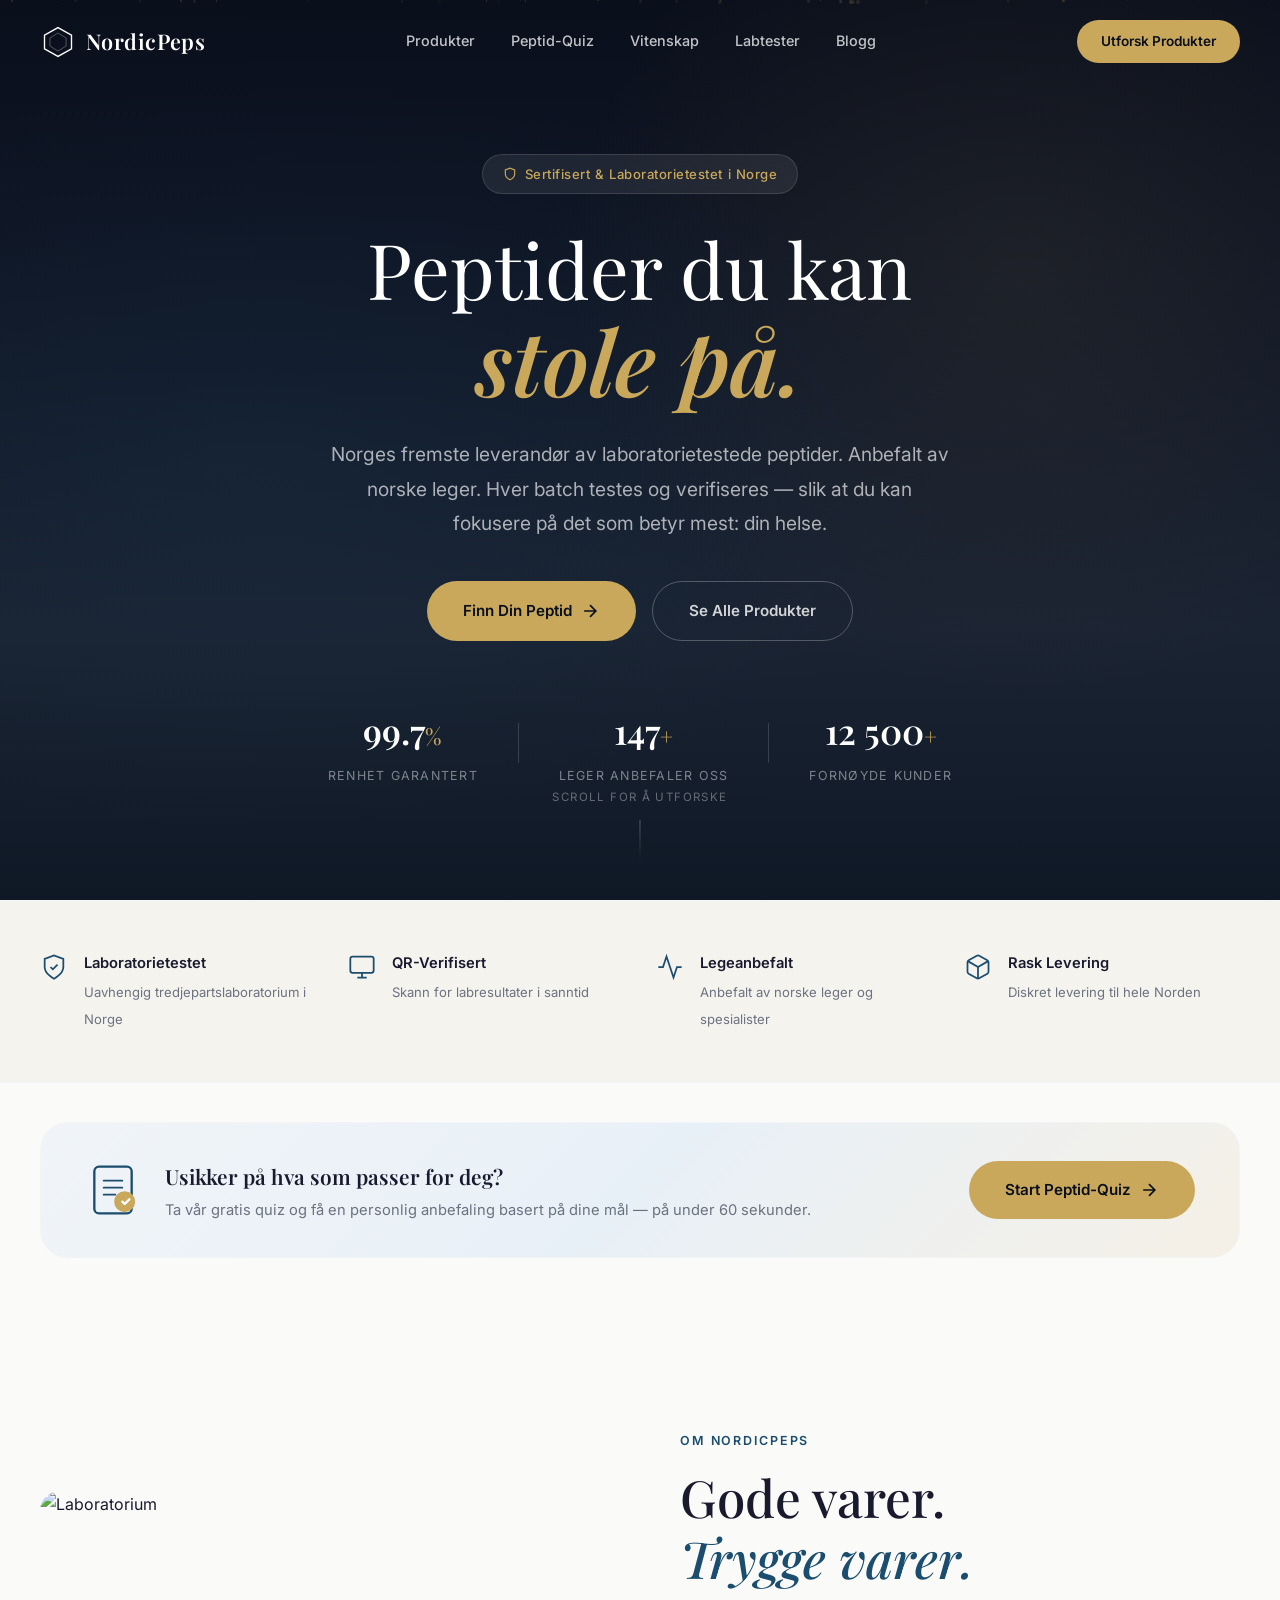
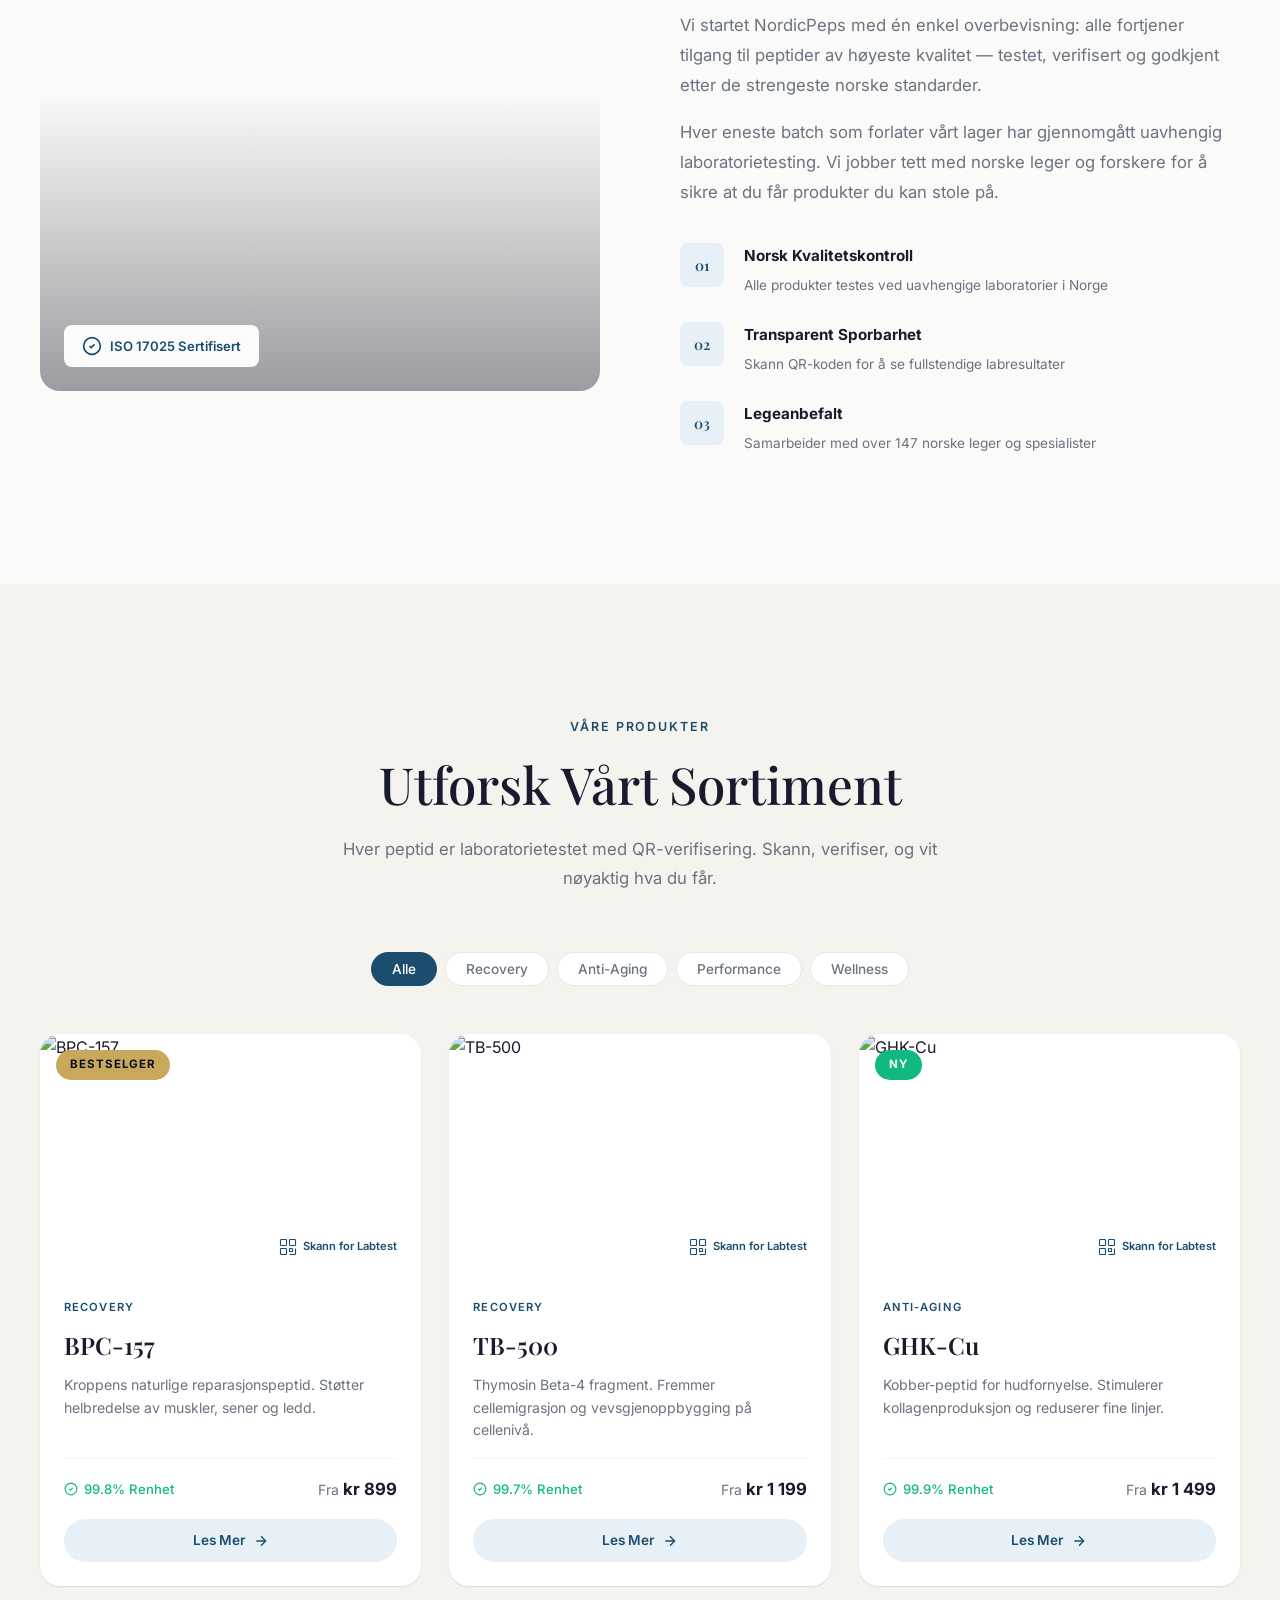
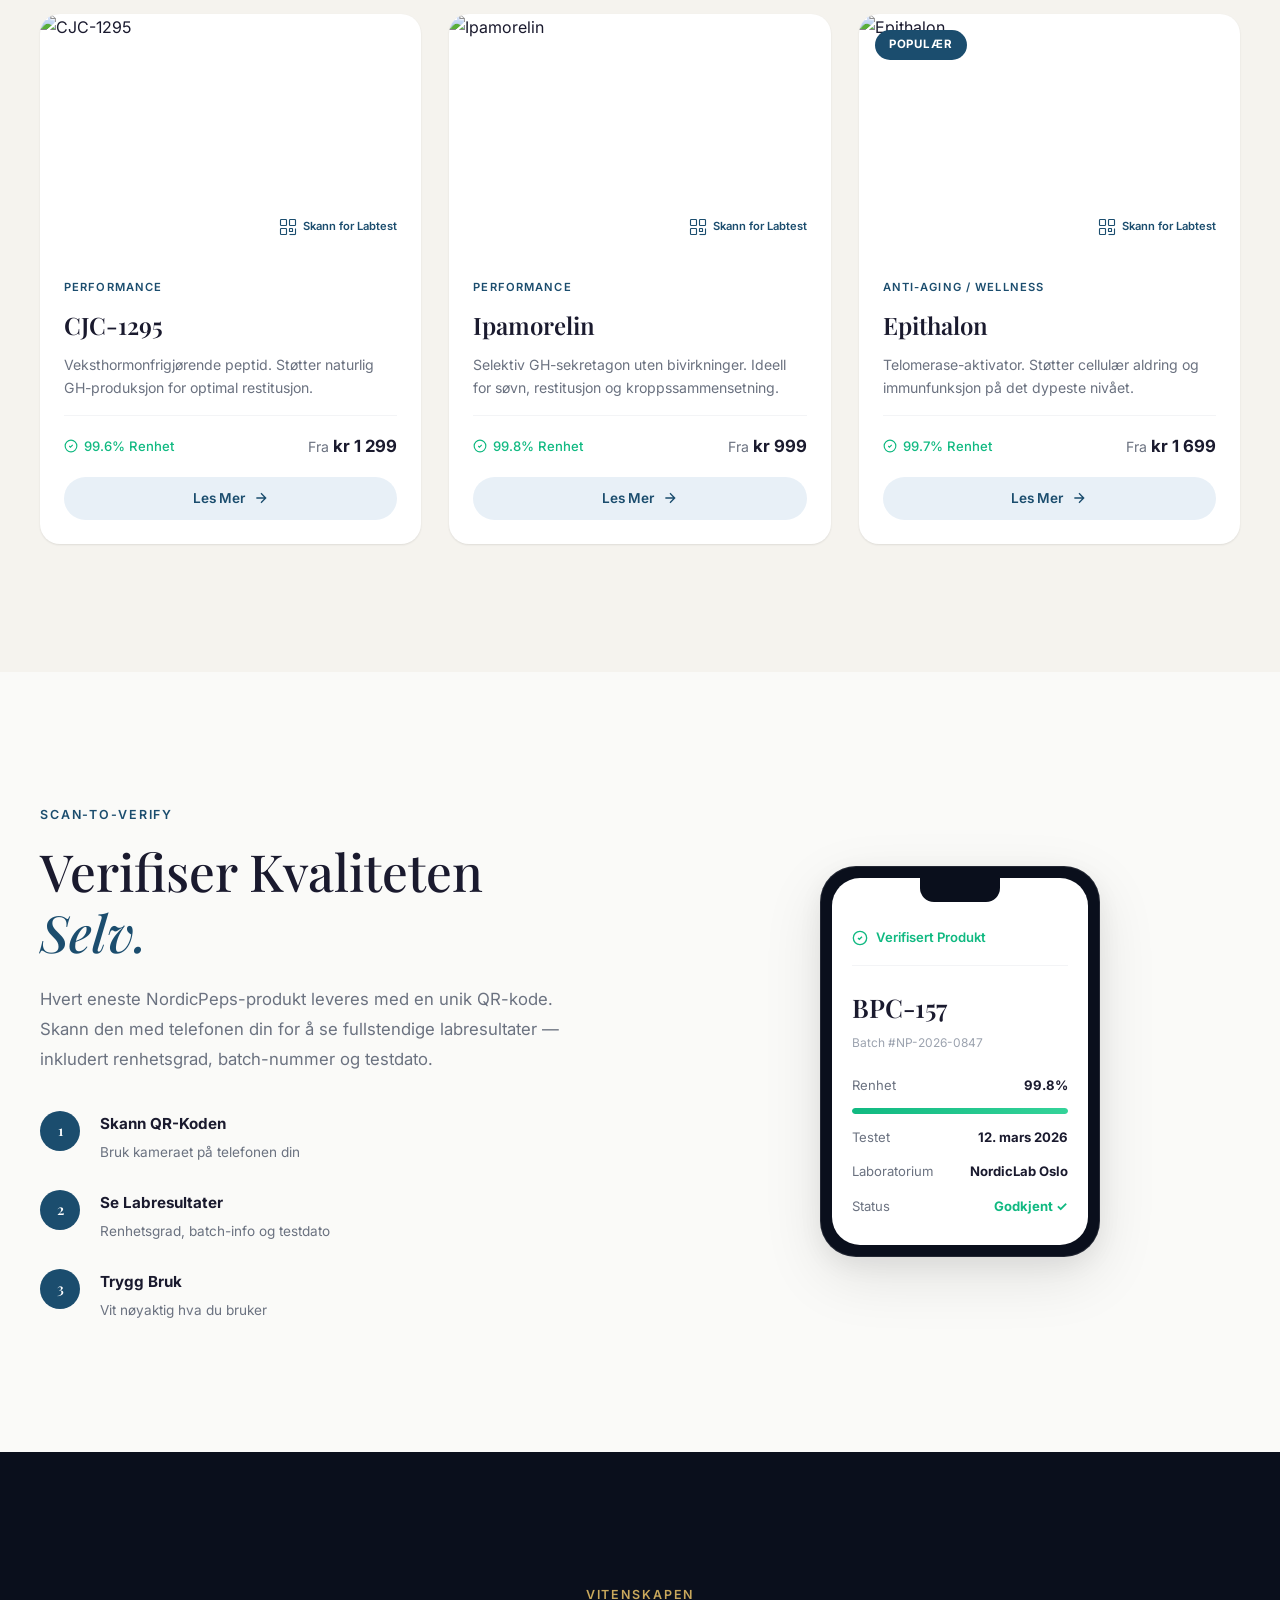
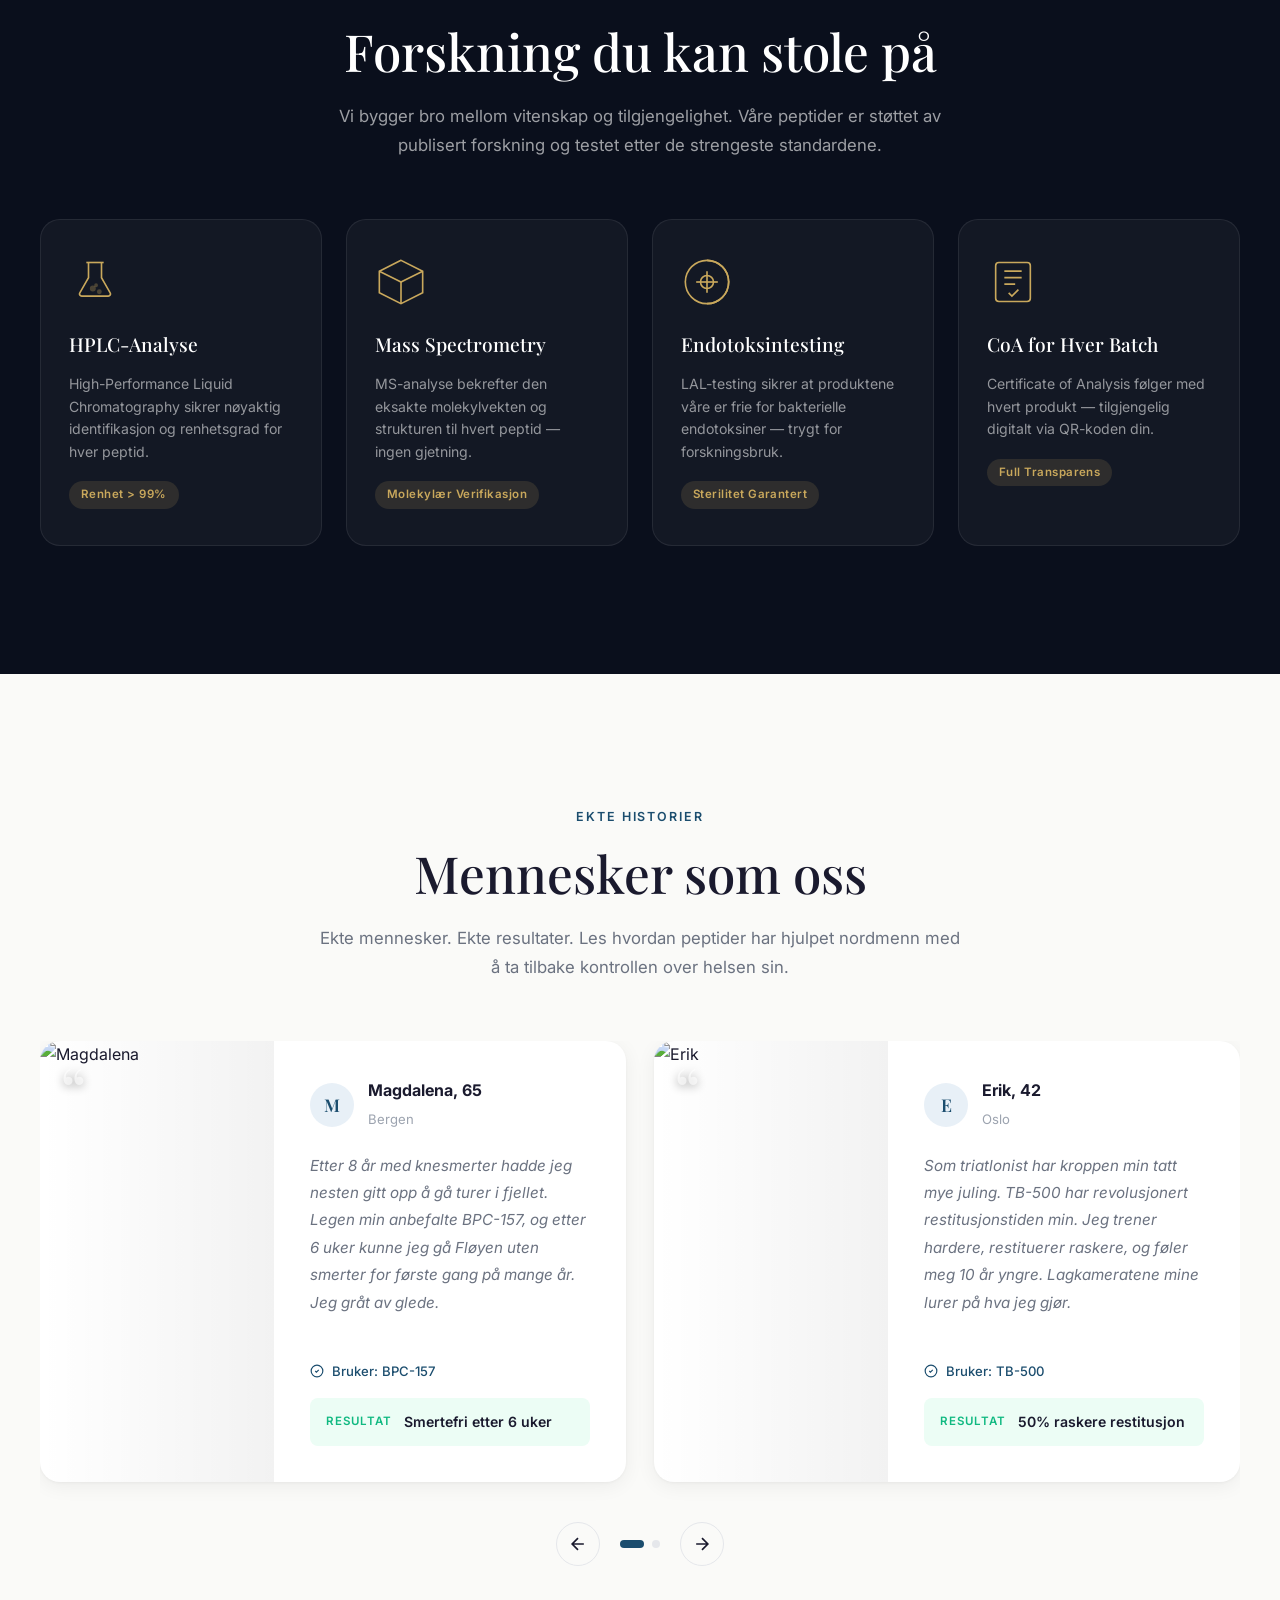
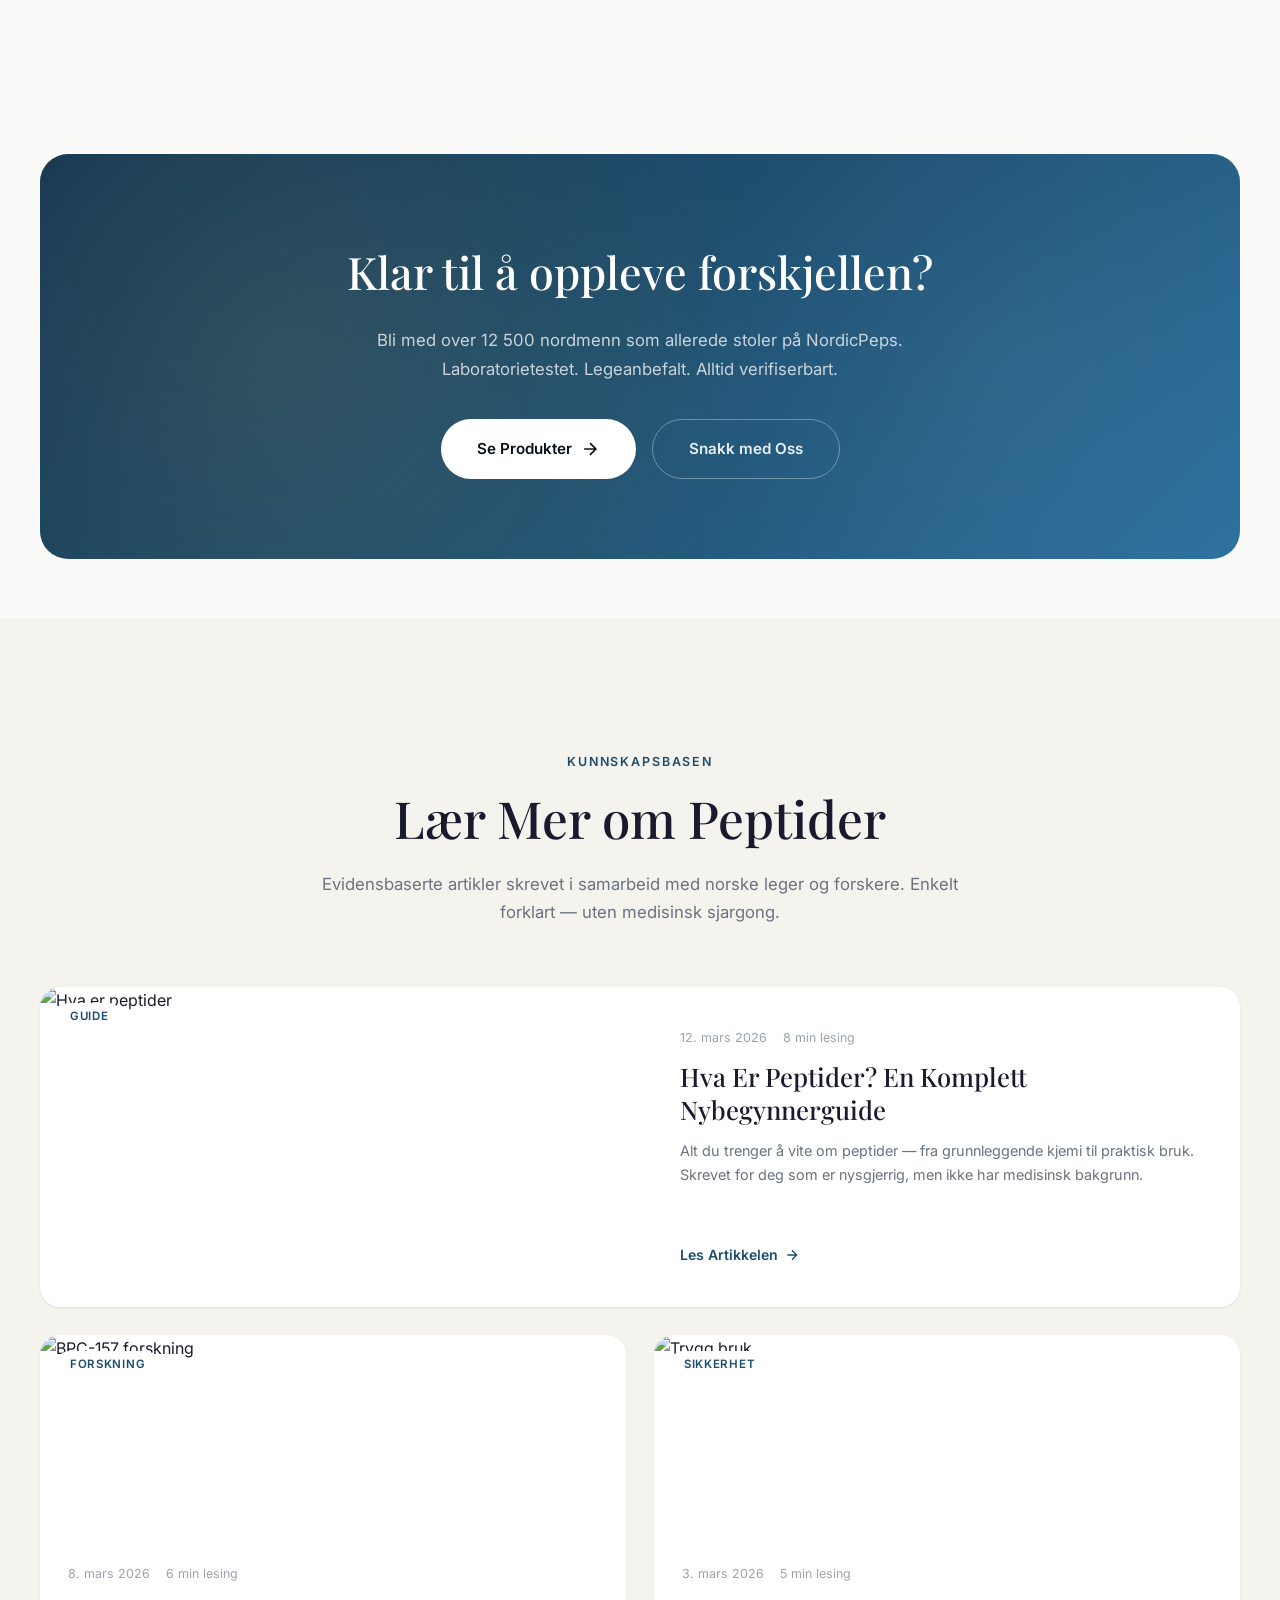
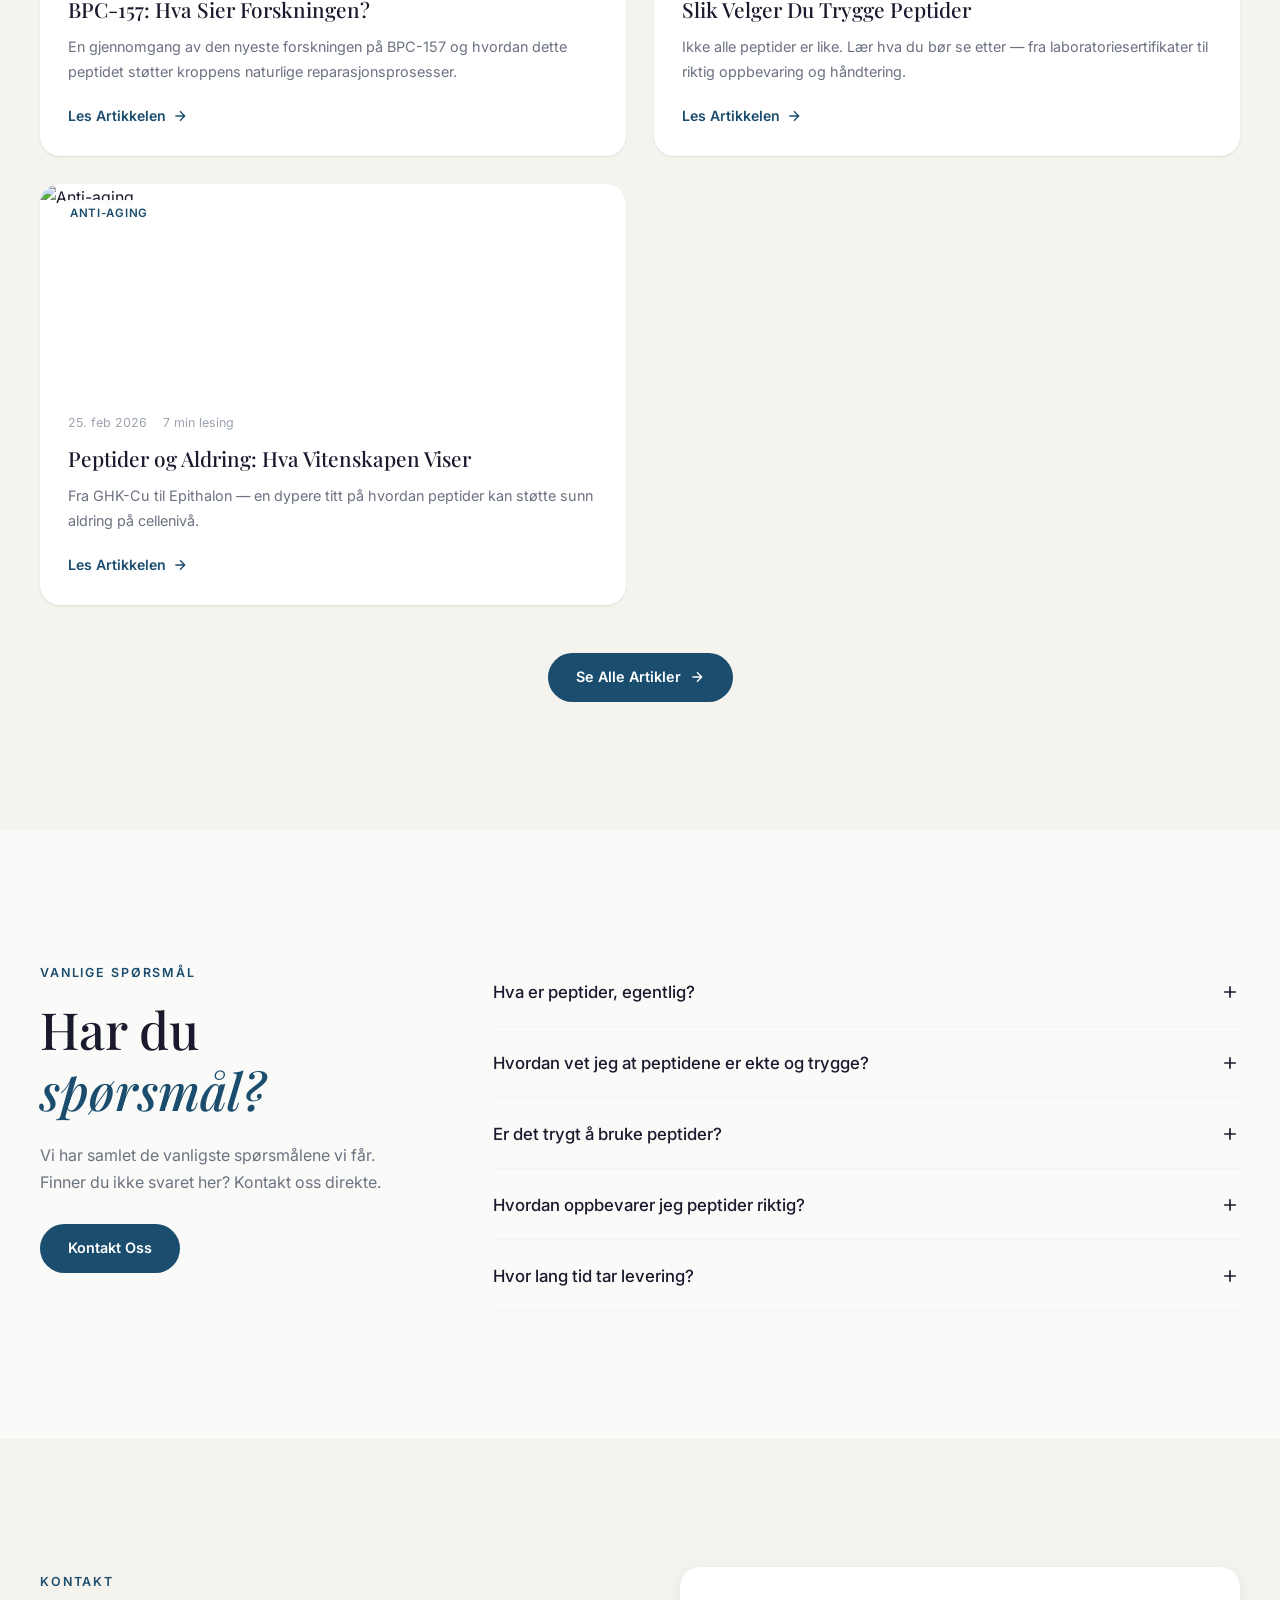
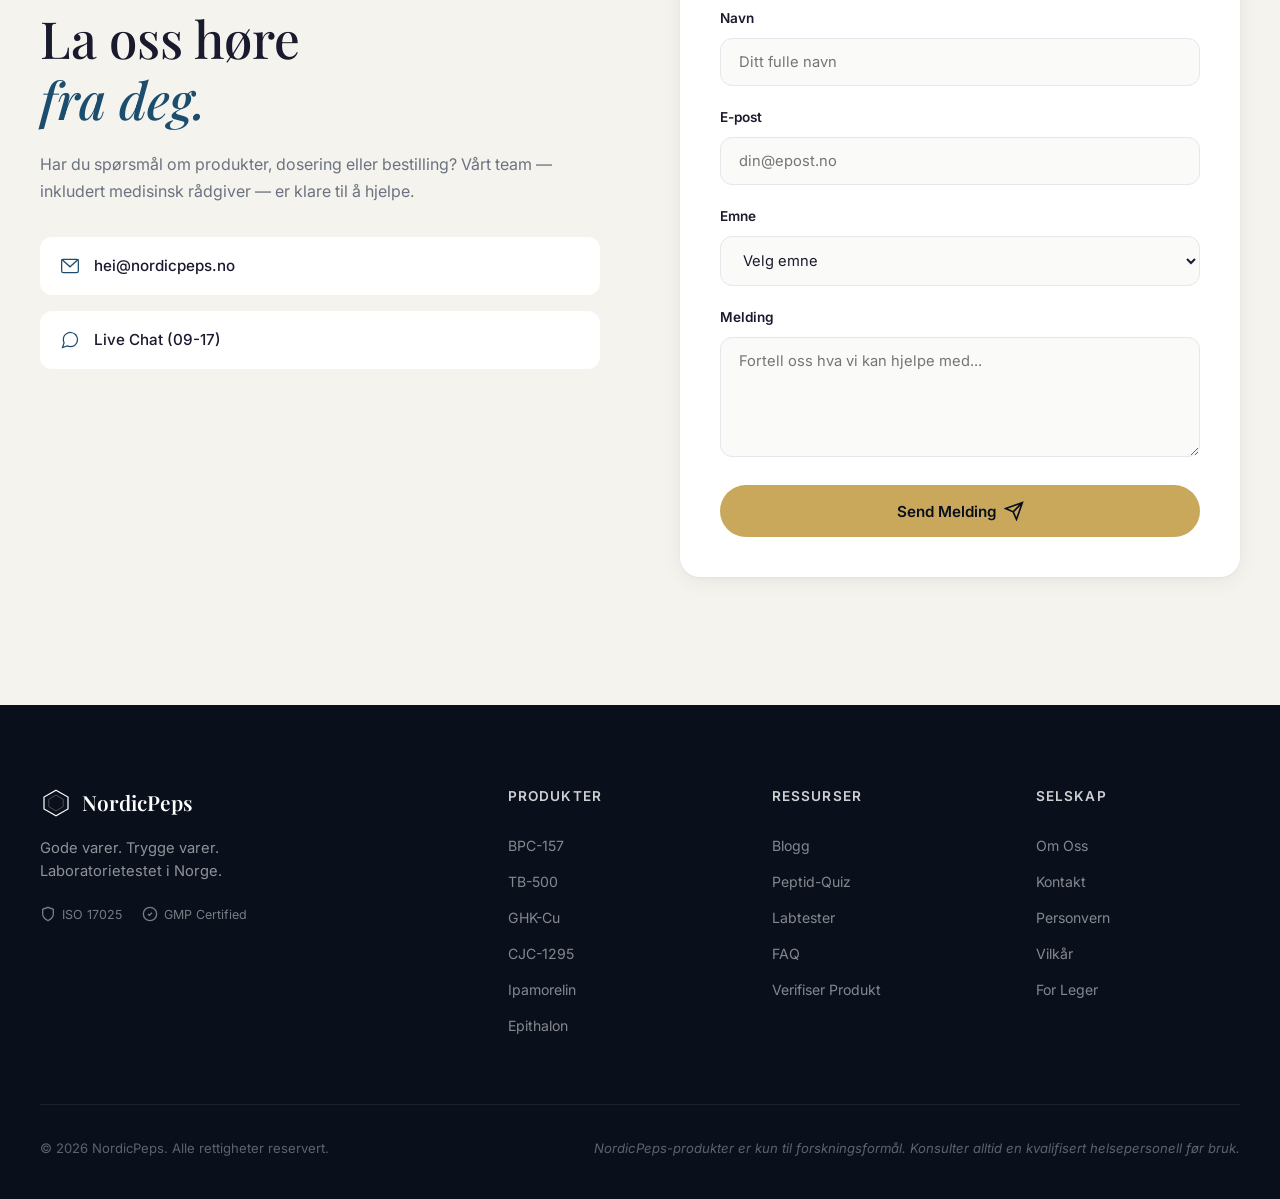
==== commit b71db760: "Add peptide quiz funnel, lab testing page, and strategic CTAs - 4-step interactive quiz with smart p" ====
--- a/index.html
+++ b/index.html
@@ -36,10 +36,10 @@
             </a>
             <div class="nav-links" id="navLinks">
                 <a href="#produkter" class="nav-link">Produkter</a>
+                <a href="quiz.html" class="nav-link">Peptid-Quiz</a>
                 <a href="#vitenskap" class="nav-link">Vitenskap</a>
-                <a href="#historier" class="nav-link">Historier</a>
+                <a href="labtester.html" class="nav-link">Labtester</a>
                 <a href="#blogg" class="nav-link">Blogg</a>
-                <a href="#kontakt" class="nav-link">Kontakt</a>
             </div>
             <div class="nav-actions">
                 <a href="#produkter" class="nav-cta">Utforsk Produkter</a>
@@ -53,12 +53,12 @@
     <!-- Mobile menu -->
     <div class="mobile-menu" id="mobileMenu">
         <div class="mobile-menu-inner">
-            <a href="#produkter" class="mobile-menu-link">Produkter</a>
-            <a href="#vitenskap" class="mobile-menu-link">Vitenskap</a>
-            <a href="#historier" class="mobile-menu-link">Historier</a>
-            <a href="#blogg" class="mobile-menu-link">Blogg</a>
-            <a href="#kontakt" class="mobile-menu-link">Kontakt</a>
-            <a href="#produkter" class="mobile-menu-cta">Utforsk Produkter</a>
+                <a href="#produkter" class="mobile-menu-link">Produkter</a>
+                <a href="quiz.html" class="mobile-menu-link">Peptid-Quiz</a>
+                <a href="#vitenskap" class="mobile-menu-link">Vitenskap</a>
+                <a href="labtester.html" class="mobile-menu-link">Labtester</a>
+                <a href="#blogg" class="mobile-menu-link">Blogg</a>
+                <a href="quiz.html" class="mobile-menu-cta">Ta Peptid-Quizen</a>
         </div>
     </div>
 
@@ -84,12 +84,12 @@
                 Hver batch testes og verifiseres — slik at du kan fokusere på det som betyr mest: din helse.
             </p>
             <div class="hero-actions animate-in">
-                <a href="#produkter" class="btn btn-primary btn-lg">
-                    <span>Se Våre Produkter</span>
+                <a href="quiz.html" class="btn btn-primary btn-lg">
+                    <span>Finn Din Peptid</span>
                     <svg width="20" height="20" viewBox="0 0 24 24" fill="none" stroke="currentColor" stroke-width="2"><path d="M5 12h14M12 5l7 7-7 7"/></svg>
                 </a>
-                <a href="#vitenskap" class="btn btn-ghost btn-lg">
-                    <span>Slik Verifiserer Vi</span>
+                <a href="#produkter" class="btn btn-ghost btn-lg">
+                    <span>Se Alle Produkter</span>
                 </a>
             </div>
             <div class="hero-trust animate-in">
@@ -159,6 +159,32 @@
                         <span>Diskret levering til hele Norden</span>
                     </div>
                 </div>
+            </div>
+        </div>
+    </section>
+
+    <!-- Quiz CTA Section -->
+    <section class="quiz-cta-section">
+        <div class="container">
+            <div class="quiz-cta-card animate-on-scroll">
+                <div class="quiz-cta-left">
+                    <div class="quiz-cta-icon">
+                        <svg viewBox="0 0 48 48" fill="none">
+                            <rect x="8" y="4" width="32" height="40" rx="4" stroke="currentColor" stroke-width="2"/>
+                            <path d="M16 16h16M16 22h16M16 28h10" stroke="currentColor" stroke-width="1.5" stroke-linecap="round"/>
+                            <circle cx="34" cy="34" r="8" fill="var(--color-accent)" stroke="var(--color-accent)" stroke-width="2"/>
+                            <path d="M32 34l2 2 4-4" stroke="#fff" stroke-width="2" stroke-linecap="round" stroke-linejoin="round"/>
+                        </svg>
+                    </div>
+                    <div>
+                        <h2>Usikker på hva som passer for deg?</h2>
+                        <p>Ta vår gratis quiz og få en personlig anbefaling basert på dine mål — på under 60 sekunder.</p>
+                    </div>
+                </div>
+                <a href="quiz.html" class="btn btn-primary btn-lg">
+                    <span>Start Peptid-Quiz</span>
+                    <svg width="20" height="20" viewBox="0 0 24 24" fill="none" stroke="currentColor" stroke-width="2"><path d="M5 12h14M12 5l7 7-7 7"/></svg>
+                </a>
             </div>
         </div>
     </section>
@@ -1019,11 +1045,11 @@
                 </div>
                 <div class="footer-links-group">
                     <h4>Ressurser</h4>
-                    <a href="#">Blogg</a>
-                    <a href="#">Nybegynnerguide</a>
-                    <a href="#">Forskning</a>
-                    <a href="#">FAQ</a>
-                    <a href="#">Verifiser Produkt</a>
+                    <a href="#blogg">Blogg</a>
+                    <a href="quiz.html">Peptid-Quiz</a>
+                    <a href="labtester.html">Labtester</a>
+                    <a href="#faq">FAQ</a>
+                    <a href="labtester.html">Verifiser Produkt</a>
                 </div>
                 <div class="footer-links-group">
                     <h4>Selskap</h4>
--- a/styles.css
+++ b/styles.css
@@ -618,6 +618,65 @@
     line-height: 1.5;
 }
 
+/* ===== Quiz CTA Section ===== */
+.quiz-cta-section {
+    padding: 0;
+    margin-top: -1px;
+}
+
+.quiz-cta-card {
+    display: flex;
+    align-items: center;
+    justify-content: space-between;
+    gap: 32px;
+    padding: 36px 44px;
+    background: linear-gradient(135deg, #F0F4F8, #E8F0F7, #F5F0E6);
+    border: 1px solid var(--color-border-light);
+    border-radius: var(--radius-xl);
+    margin: 40px 0;
+}
+
+.quiz-cta-left {
+    display: flex;
+    align-items: center;
+    gap: 24px;
+}
+
+.quiz-cta-icon {
+    width: 56px;
+    height: 56px;
+    flex-shrink: 0;
+    color: var(--color-primary);
+}
+
+.quiz-cta-icon svg { width: 100%; height: 100%; }
+
+.quiz-cta-left h2 {
+    font-family: var(--font-display);
+    font-size: 1.3rem;
+    font-weight: 600;
+    margin-bottom: 4px;
+    color: var(--color-text);
+}
+
+.quiz-cta-left p {
+    font-size: 0.92rem;
+    color: var(--color-text-secondary);
+    line-height: 1.5;
+}
+
+@media (max-width: 768px) {
+    .quiz-cta-card {
+        flex-direction: column;
+        text-align: center;
+        padding: 32px 24px;
+    }
+    .quiz-cta-left {
+        flex-direction: column;
+    }
+    .quiz-cta-card .btn { width: 100%; justify-content: center; }
+}
+
 /* ===== About Section ===== */
 .about-section {
     padding: var(--section-padding) 0;
